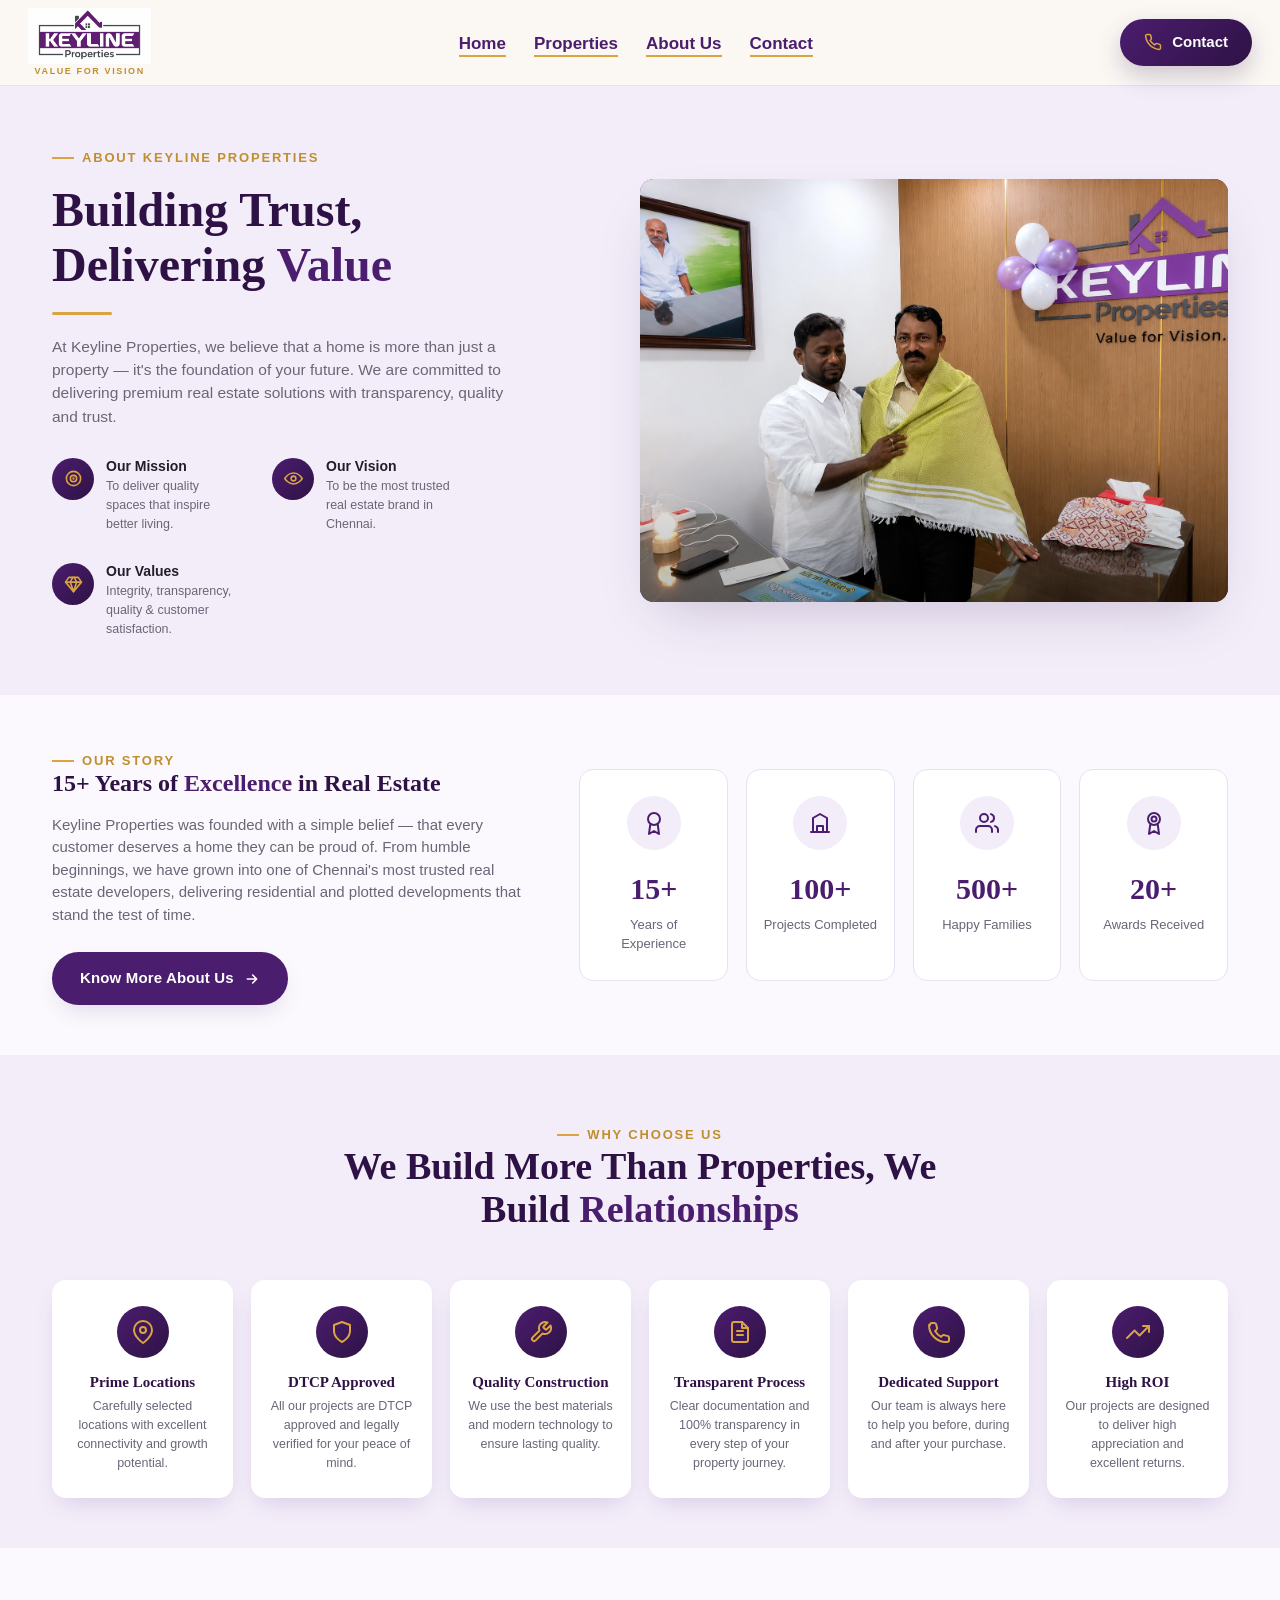
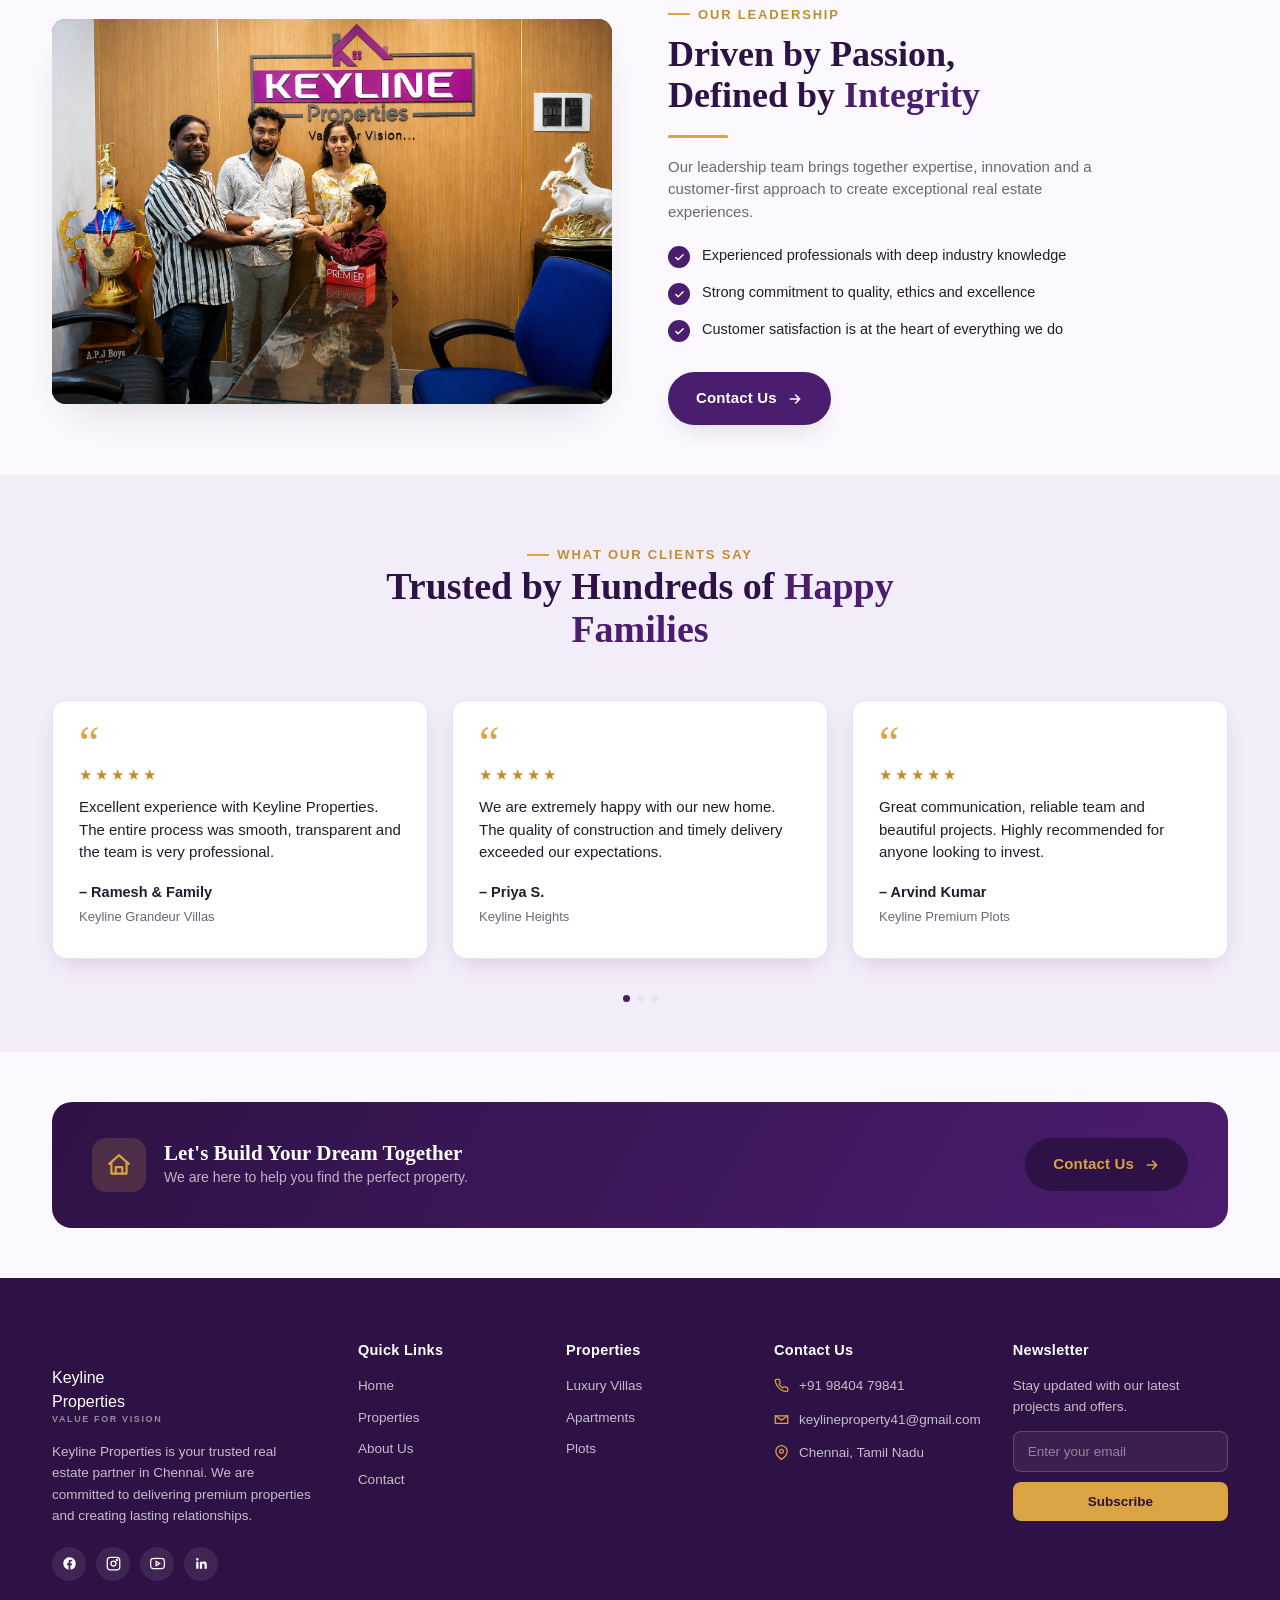
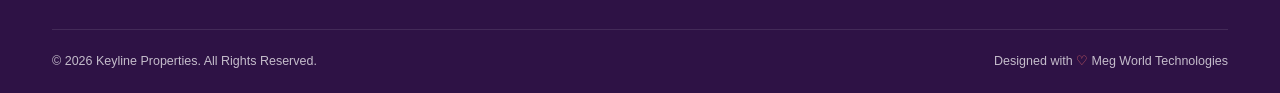
==== about.html @ 747d83fb "Upload project files" ====
<!DOCTYPE html>
<html lang="en">
<head>
<meta charset="UTF-8">
<meta name="viewport" content="width=device-width, initial-scale=1.0">
<title>About Us | Keyline Properties</title>
<link rel="preconnect" href="https://fonts.googleapis.com">
<link href="https://fonts.googleapis.com/css2?family=Fraunces:opsz,wght@9..144,500;9..144,600;9..144,700&family=Manrope:wght@400;500;600;700;800&display=swap" rel="stylesheet">
<link rel="stylesheet" href="home.css">
<link rel="stylesheet" href="about.css">
</head>
<body>

<!-- ============ HEADER ============ -->
<header class="site-header">
  <div class="header-inner">
    <a href="home.html" class="brand">
        <!-- Logo -->
    <img src="/asset/logo.webp"
         alt="Keyline Properties"
         class="brand-logo">

    <!-- Tagline -->
    <div class="brand-content">
        <div class="brand-text-tag">
            Value for Vision
        </div>
    </div>

</a>

    <nav class="main-nav" id="mainNav">
      <a href="home.html"class="active">Home</a>
      <a href="plots.html"class="active">Properties</a>
      <a href="about.html"class="active">About Us</a>
      <a href="contact.html"class="active">Contact</a>
    </nav>

    <div style="display:flex; align-items:center; gap:14px;">
      <a href="tel:+918939822222" class="header-cta">
    <svg viewBox="0 0 24 24" fill="none" stroke="currentColor"
        stroke-width="2" stroke-linecap="round" stroke-linejoin="round">
        <path d="M22 16.92v3a2 2 0 0 1-2.18 2
        19.79 19.79 0 0 1-8.63-3.07
        19.5 19.5 0 0 1-6-6
        19.79 19.79 0 0 1-3.07-8.67
        A2 2 0 0 1 4.11 2h3
        a2 2 0 0 1 2 1.72
        c.127.96.361 1.903.7 2.81
        a2 2 0 0 1-.45 2.11L8.09 9.91
        a16 16 0 0 0 6 6
        l1.27-1.27
        a2 2 0 0 1 2.11-.45
        c.907.339 1.85.573 2.81.7
        A2 2 0 0 1 22 16.92z"/>
    </svg>

    <span>Contact</span>
</a>
      <button class="nav-toggle" id="navToggle" aria-label="Toggle navigation" aria-expanded="false">
        <span></span><span></span><span></span>
      </button>
    </div>
  </div>
</header>

<main>

  <!-- ============ ABOUT INTRO ============ -->
  <section class="about-hero">
    <div class="container">
      <div class="about-hero-grid">
        <div class="about-hero-copy reveal">
          <span class="eyebrow">About Keyline Properties</span>
          <h1>Building Trust,<br>Delivering <span class="accent">Value</span></h1>
          <div class="rule"></div>
          <p class="lede">At Keyline Properties, we believe that a home is more than just a property — it's the foundation of your future. We are committed to delivering premium real estate solutions with transparency, quality and trust.</p>

          <div class="pillar-row">
            <div class="pillar">
              <span class="pillar-icon"><svg viewBox="0 0 24 24" fill="none" stroke="currentColor" stroke-width="2" stroke-linecap="round" stroke-linejoin="round"><circle cx="12" cy="12" r="9"/><circle cx="12" cy="12" r="4"/><circle cx="12" cy="12" r="0.5" fill="currentColor"/></svg></span>
              <div><h4>Our Mission</h4><p>To deliver quality spaces that inspire better living.</p></div>
            </div>
            <div class="pillar">
              <span class="pillar-icon"><svg viewBox="0 0 24 24" fill="none" stroke="currentColor" stroke-width="2" stroke-linecap="round" stroke-linejoin="round"><path d="M1 12s4-7 11-7 11 7 11 7-4 7-11 7-11-7-11-7z"/><circle cx="12" cy="12" r="3"/></svg></span>
              <div><h4>Our Vision</h4><p>To be the most trusted real estate brand in Chennai.</p></div>
            </div>
            <div class="pillar">
              <span class="pillar-icon"><svg viewBox="0 0 24 24" fill="none" stroke="currentColor" stroke-width="2" stroke-linecap="round" stroke-linejoin="round"><path d="M6 3h12l4 6-10 12L2 9z"/><path d="M11 3 8 9l4 12 4-12-3-6"/><path d="M2 9h20"/></svg></span>
              <div><h4>Our Values</h4><p>Integrity, transparency, quality &amp; customer satisfaction.</p></div>
            </div>
          </div>
        </div>

        <div class="about-hero-visual reveal">
          <div class="ph-img">
    <img src="asset/aboutpage-1.webp"
         alt="Keyline Luxury Villa"
         class="property-image">
</div>
        </div>
      </div>
    </div>
  </section>

  <!-- ============ OUR STORY + STATS ============ -->
  <section class="section">
    <div class="container">
      <div class="story-grid">
        <div class="story-copy reveal">
          <span class="eyebrow">Our Story</span>
          <h2>15+ Years of <span class="accent">Excellence</span> in Real Estate</h2>
          <p>Keyline Properties was founded with a simple belief — that every customer deserves a home they can be proud of. From humble beginnings, we have grown into one of Chennai's most trusted real estate developers, delivering residential and plotted developments that stand the test of time.</p>
          <a href="contact.html" class="btn btn-primary">Know More About Us
            <svg viewBox="0 0 24 24" fill="none" stroke="currentColor" stroke-width="2.4" stroke-linecap="round" stroke-linejoin="round"><path d="M5 12h14M13 6l6 6-6 6"/></svg>
          </a>
        </div>

        <div class="stat-cards reveal">
          <div class="stat-card">
            <span class="stat-card-icon"><svg viewBox="0 0 24 24" fill="none" stroke="currentColor" stroke-width="2" stroke-linecap="round" stroke-linejoin="round"><circle cx="12" cy="8" r="6"/><path d="M8.21 13.89 7 23l5-3 5 3-1.21-9.12"/></svg></span>
            <div class="num" data-count="15" data-suffix="+">0</div>
            <div class="label">Years of Experience</div>
          </div>
          <div class="stat-card">
            <span class="stat-card-icon"><svg viewBox="0 0 24 24" fill="none" stroke="currentColor" stroke-width="2" stroke-linecap="round" stroke-linejoin="round"><path d="M3 21h18"/><path d="M5 21V7l7-4 7 4v14"/><path d="M9 21v-6h6v6"/></svg></span>
            <div class="num" data-count="100" data-suffix="+">0</div>
            <div class="label">Projects Completed</div>
          </div>
          <div class="stat-card">
            <span class="stat-card-icon"><svg viewBox="0 0 24 24" fill="none" stroke="currentColor" stroke-width="2" stroke-linecap="round" stroke-linejoin="round"><path d="M17 21v-2a4 4 0 0 0-4-4H5a4 4 0 0 0-4 4v2"/><circle cx="9" cy="7" r="4"/><path d="M23 21v-2a4 4 0 0 0-3-3.87"/><path d="M16 3.13a4 4 0 0 1 0 7.75"/></svg></span>
            <div class="num" data-count="500" data-suffix="+">0</div>
            <div class="label">Happy Families</div>
          </div>
          <div class="stat-card">
            <span class="stat-card-icon"><svg viewBox="0 0 24 24" fill="none" stroke="currentColor" stroke-width="2" stroke-linecap="round" stroke-linejoin="round"><circle cx="12" cy="8" r="6"/><path d="M8.21 13.89 7 23l5-3 5 3-1.21-9.12"/><circle cx="12" cy="8" r="2.5"/></svg></span>
            <div class="num" data-count="20" data-suffix="+">0</div>
            <div class="label">Awards Received</div>
          </div>
        </div>
      </div>
    </div>
  </section>

  <!-- ============ WHY CHOOSE US (VALUES) ============ -->
  <section class="section values-section">
    <div class="container">
      <div class="section-head reveal">
        <span class="eyebrow" style="justify-content:center;">Why Choose Us</span>
        <h2>We Build More Than Properties, We Build <span class="accent" style="color:var(--plum);">Relationships</span></h2>
      </div>

      <div class="values-grid">
        <div class="value-card reveal">
          <span class="why-icon"><svg viewBox="0 0 24 24" fill="none" stroke="currentColor" stroke-width="2" stroke-linecap="round" stroke-linejoin="round"><path d="M21 10c0 7-9 13-9 13s-9-6-9-13a9 9 0 0 1 18 0z"/><circle cx="12" cy="10" r="3"/></svg></span>
          <h3>Prime Locations</h3>
          <p>Carefully selected locations with excellent connectivity and growth potential.</p>
        </div>
        <div class="value-card reveal">
          <span class="why-icon"><svg viewBox="0 0 24 24" fill="none" stroke="currentColor" stroke-width="2" stroke-linecap="round" stroke-linejoin="round"><path d="M12 22s8-4 8-11V5l-8-3-8 3v6c0 7 8 11 8 11z"/></svg></span>
          <h3>DTCP Approved</h3>
          <p>All our projects are DTCP approved and legally verified for your peace of mind.</p>
        </div>
        <div class="value-card reveal">
          <span class="why-icon"><svg viewBox="0 0 24 24" fill="none" stroke="currentColor" stroke-width="2" stroke-linecap="round" stroke-linejoin="round"><path d="M14.7 6.3a1 1 0 0 0 0 1.4l1.6 1.6a1 1 0 0 0 1.4 0l3.77-3.77a6 6 0 0 1-7.94 7.94l-6.91 6.91a2.12 2.12 0 0 1-3-3l6.91-6.91a6 6 0 0 1 7.94-7.94l-3.76 3.76z"/></svg></span>
          <h3>Quality Construction</h3>
          <p>We use the best materials and modern technology to ensure lasting quality.</p>
        </div>
        <div class="value-card reveal">
          <span class="why-icon"><svg viewBox="0 0 24 24" fill="none" stroke="currentColor" stroke-width="2" stroke-linecap="round" stroke-linejoin="round"><path d="M14 2H6a2 2 0 0 0-2 2v16a2 2 0 0 0 2 2h12a2 2 0 0 0 2-2V8z"/><path d="M14 2v6h6"/><path d="M9 15h6M9 11h6"/></svg></span>
          <h3>Transparent Process</h3>
          <p>Clear documentation and 100% transparency in every step of your property journey.</p>
        </div>
        <div class="value-card reveal">
          <span class="why-icon"><svg viewBox="0 0 24 24" fill="none" stroke="currentColor" stroke-width="2" stroke-linecap="round" stroke-linejoin="round"><path d="M3 5a2 2 0 0 1 2-2h2.28a2 2 0 0 1 2 1.72c.13.96.36 1.9.7 2.81a2 2 0 0 1-.45 2.11L8.09 10.9a16 16 0 0 0 6 6l1.27-1.27a2 2 0 0 1 2.11-.45c.91.34 1.85.57 2.81.7a2 2 0 0 1 1.72 2.03V20a2 2 0 0 1-2 2h-1C9.61 22 2 14.39 2 5V5z"/></svg></span>
          <h3>Dedicated Support</h3>
          <p>Our team is always here to help you before, during and after your purchase.</p>
        </div>
        <div class="value-card reveal">
          <span class="why-icon"><svg viewBox="0 0 24 24" fill="none" stroke="currentColor" stroke-width="2" stroke-linecap="round" stroke-linejoin="round"><polyline points="23 6 13.5 15.5 8.5 10.5 1 18"/><polyline points="17 6 23 6 23 12"/></svg></span>
          <h3>High ROI</h3>
          <p>Our projects are designed to deliver high appreciation and excellent returns.</p>
        </div>
      </div>
    </div>
  </section>

  <!-- ============ LEADERSHIP ============ -->
  <section class="section">
    <div class="container">
      <div class="leadership-grid">
        <div class="leadership-visual reveal">
          <div class="ph-img">
    <img src="asset/aboutpage-2.webp"
         alt="Keyline Properties Leadership Boardroom"
         class="property-image">
</div>
    </div>

        <div class="leadership-copy reveal">
          <span class="eyebrow">Our Leadership</span>
          <h2>Driven by Passion,<br>Defined by <span class="accent">Integrity</span></h2>
          <div class="rule"></div>
          <p class="lede">Our leadership team brings together expertise, innovation and a customer-first approach to create exceptional real estate experiences.</p>

          <ul class="check-list">
            <li><span class="tick"><svg viewBox="0 0 24 24" fill="none" stroke="currentColor" stroke-width="3" stroke-linecap="round" stroke-linejoin="round"><polyline points="20 6 9 17 4 12"/></svg></span>Experienced professionals with deep industry knowledge</li>
            <li><span class="tick"><svg viewBox="0 0 24 24" fill="none" stroke="currentColor" stroke-width="3" stroke-linecap="round" stroke-linejoin="round"><polyline points="20 6 9 17 4 12"/></svg></span>Strong commitment to quality, ethics and excellence</li>
            <li><span class="tick"><svg viewBox="0 0 24 24" fill="none" stroke="currentColor" stroke-width="3" stroke-linecap="round" stroke-linejoin="round"><polyline points="20 6 9 17 4 12"/></svg></span>Customer satisfaction is at the heart of everything we do</li>
          </ul>

          <a href="contact.html" class="btn btn-primary">Contact Us 
            <svg viewBox="0 0 24 24" fill="none" stroke="currentColor" stroke-width="2.4" stroke-linecap="round" stroke-linejoin="round"><path d="M5 12h14M13 6l6 6-6 6"/></svg>
          </a>
        </div>
      </div>
    </div>
  </section>

  <!-- ============ TESTIMONIALS ============ -->
  <section class="section-tight" style="background:var(--ivory-2);">
    <div class="container">
      <div class="section-head reveal">
        <span class="eyebrow" style="justify-content:center;">What Our Clients Say</span>
        <h2>Trusted by Hundreds of <span class="accent" style="color:var(--plum);">Happy Families</span></h2>
      </div>

      <div class="testimonials-grid">
        <div class="testimonial reveal">
          <span class="quote-mark">&ldquo;</span>
          <div class="stars">★★★★★</div>
          <p>Excellent experience with Keyline Properties. The entire process was smooth, transparent and the team is very professional.</p>
          <div class="testimonial-author">
            <strong>– Ramesh &amp; Family</strong>
            <span>Keyline Grandeur Villas</span>
          </div>
        </div>
        <div class="testimonial reveal">
          <span class="quote-mark">&ldquo;</span>
          <div class="stars">★★★★★</div>
          <p>We are extremely happy with our new home. The quality of construction and timely delivery exceeded our expectations.</p>
          <div class="testimonial-author">
            <strong>– Priya S.</strong>
            <span>Keyline Heights</span>
          </div>
        </div>
        <div class="testimonial reveal">
          <span class="quote-mark">&ldquo;</span>
          <div class="stars">★★★★★</div>
          <p>Great communication, reliable team and beautiful projects. Highly recommended for anyone looking to invest.</p>
          <div class="testimonial-author">
            <strong>– Arvind Kumar</strong>
            <span>Keyline Premium Plots</span>
          </div>
        </div>
      </div>

      <div class="dots testimonials-dots" style="justify-content:center;">
        <span class="active"></span><span></span><span></span>
      </div>
    </div>
  </section>

  <!-- ============ CTA BANNER ============ -->
  <section class="section-tight">
    <div class="container">
      <div class="cta-banner reveal" style="background:linear-gradient(120deg, var(--plum-darker), var(--plum));">
        <div class="cta-left">
          <span class="cta-icon" style="background:rgba(217,164,65,0.18); color:var(--amber);"><svg viewBox="0 0 24 24" fill="none" stroke="currentColor" stroke-width="2" stroke-linecap="round" stroke-linejoin="round"><path d="M3 11l9-8 9 8"/><path d="M5 10v10h14V10"/><path d="M9 20v-6h6v6"/></svg></span>
          <div>
            <h3 style="color:var(--white);">Let's Build Your Dream Together</h3>
            <p style="color:rgba(255,255,255,0.8);">We are here to help you find the perfect property.</p>
          </div>
        </div>
        <a href="contact.html" class="btn btn-amber">Contact Us
          <svg viewBox="0 0 24 24" fill="none" stroke="currentColor" stroke-width="2.4" stroke-linecap="round" stroke-linejoin="round"><path d="M5 12h14M13 6l6 6-6 6"/></svg>
        </a>
      </div>
    </div>
  </section>

</main>

<!-- ============ FOOTER ============ -->
<footer class="site-footer">
  <div class="container">
    <div class="footer-grid">
      <div class="footer-brand">
        <a href="home.html" class="brand">
          <span class="brand-mark">
            <svg viewBox="0 0 24 24" fill="none" stroke="currentColor" stroke-width="2" stroke-linecap="round" stroke-linejoin="round"><path d="M3 11l9-8 9 8"/><path d="M5 10v10h14V10"/><path d="M9 20v-6h6v6"/></svg>
          </span>
          <span>
            <span class="brand-text-name">Keyline<br>Properties</span>
            <div class="brand-text-tag">Value for Vision</div>
          </span>
        </a>
        <p>Keyline Properties is your trusted real estate partner in Chennai. We are committed to delivering premium properties and creating lasting relationships.</p>
        <div class="social-row">
          <a href="#" aria-label="Facebook"><svg viewBox="0 0 24 24" fill="currentColor"><path d="M22 12a10 10 0 1 0-11.6 9.87v-6.98H7.9V12h2.5V9.8c0-2.47 1.47-3.84 3.72-3.84 1.08 0 2.2.19 2.2.19v2.43h-1.24c-1.22 0-1.6.76-1.6 1.54V12h2.72l-.44 2.89h-2.28v6.98A10 10 0 0 0 22 12z"/></svg></a>
          <a href="#" aria-label="Instagram"><svg viewBox="0 0 24 24" fill="none" stroke="currentColor" stroke-width="2"><rect x="2" y="2" width="20" height="20" rx="5"/><circle cx="12" cy="12" r="4"/><circle cx="17.5" cy="6.5" r="1"/></svg></a>
          <a href="#" aria-label="YouTube"><svg viewBox="0 0 24 24" fill="none" stroke="currentColor" stroke-width="2"><path d="M22.5 6.2a2.8 2.8 0 0 0-2-2C18.9 3.7 12 3.7 12 3.7s-6.9 0-8.5.5a2.8 2.8 0 0 0-2 2A29 29 0 0 0 1 12a29 29 0 0 0 .5 5.8 2.8 2.8 0 0 0 2 2c1.6.5 8.5.5 8.5.5s6.9 0 8.5-.5a2.8 2.8 0 0 0 2-2A29 29 0 0 0 23 12a29 29 0 0 0-.5-5.8z"/><polygon points="9.8 15.5 15.5 12 9.8 8.5"/></svg></a>
          <a href="#" aria-label="LinkedIn"><svg viewBox="0 0 24 24" fill="currentColor"><path d="M20.45 20.45h-3.55v-5.57c0-1.33-.03-3.04-1.85-3.04-1.86 0-2.14 1.45-2.14 2.94v5.67H9.36V9h3.41v1.56h.05c.47-.9 1.63-1.85 3.36-1.85 3.6 0 4.27 2.37 4.27 5.45v6.29zM5.34 7.43a2.06 2.06 0 1 1 0-4.12 2.06 2.06 0 0 1 0 4.12zM7.12 20.45H3.56V9h3.56v11.45z"/></svg></a>
        </div>
      </div>

      <div class="footer-col">
        <h4>Quick Links</h4>
        <ul>
          <li><a href="home.html">Home</a></li>
          <li><a href="properties.html">Properties</a></li>
          <li><a href="about.html">About Us</a></li>
          <li><a href="contact.html">Contact</a></li>
        </ul>
      </div>

      <div class="footer-col">
        <h4>Properties</h4>
        <ul>
          <li><a href="properties.html">Luxury Villas</a></li>
          <li><a href="properties.html">Apartments</a></li>
          <li><a href="properties.html">Plots</a></li>
        </ul>
      </div>

      <div class="footer-col">
        <h4>Contact Us</h4>
        <div class="contact-line">
          <svg viewBox="0 0 24 24" fill="none" stroke="currentColor" stroke-width="2" stroke-linecap="round" stroke-linejoin="round"><path d="M22 16.92v3a2 2 0 0 1-2.18 2 19.79 19.79 0 0 1-8.63-3.07 19.5 19.5 0 0 1-6-6 19.79 19.79 0 0 1-3.07-8.67A2 2 0 0 1 4.11 2h3a2 2 0 0 1 2 1.72c.127.96.361 1.903.7 2.81a2 2 0 0 1-.45 2.11L8.09 9.91a16 16 0 0 0 6 6l1.27-1.27a2 2 0 0 1 2.11-.45c.907.339 1.85.573 2.81.7A2 2 0 0 1 22 16.92z"/></svg>
          <span>+91 98404 79841</span>
        </div>
        <div class="contact-line">
          <svg viewBox="0 0 24 24" fill="none" stroke="currentColor" stroke-width="2" stroke-linecap="round" stroke-linejoin="round"><path d="M22 6 12 13 2 6"/><path d="M2 6h20v12H2z"/></svg>
          <span>keylineproperty41@gmail.com</span>
        </div>
        <div class="contact-line">
          <svg viewBox="0 0 24 24" fill="none" stroke="currentColor" stroke-width="2" stroke-linecap="round" stroke-linejoin="round"><path d="M21 10c0 7-9 13-9 13s-9-6-9-13a9 9 0 0 1 18 0z"/><circle cx="12" cy="10" r="3"/></svg>
          <span>Chennai, Tamil Nadu</span>
        </div>
      </div>

      <div class="footer-col">
        <h4>Newsletter</h4>
        <p style="font-size:13.5px; margin-bottom:14px;">Stay updated with our latest projects and offers.</p>
        <form class="newsletter-form" id="newsletterForm">
          <input type="email" placeholder="Enter your email" required>
          <button type="submit">Subscribe</button>
          <span class="form-msg" id="newsletterMsg"></span>
        </form>
      </div>
    </div>

    <div class="footer-bottom">
      <span>&copy; 2026 Keyline Properties. All Rights Reserved.</span>
      <span>Designed with <span class="heart">&#9825;</span> Meg World Technologies</span>
    </div>
  </div>
</footer>

<button class="to-top" aria-label="Back to top">
  <svg viewBox="0 0 24 24" fill="none" stroke="currentColor" stroke-width="2.4" stroke-linecap="round" stroke-linejoin="round"><path d="M12 19V5M5 12l7-7 7 7"/></svg>
</button>

<script src="home.js"></script>
<script src="about.js"></script>
</body>
</html>
---- home.css ----
/* ===========================================================
   Keyline Properties — Home Page Styles
   Palette: Royal Plum #4B1F63, Deep Plum #2E1240, Amber #D9A441,
            Ivory #FBF8F3, Ink #1D1626, Slate #6B6577
   Type: 'Fraunces' (display serif) + 'Manrope' (body/UI)
=========================================================== */

:root {

  /* ===== Keyline Purple Theme ===== */
  --plum: #4b1d6e;
  --plum-dark: #3d1660;
  --plum-darker: #2e1245;

  --amber: #d9a441;
  --amber-dark: #c08e2e;

  --ivory: #fbf9fd;
  --ivory-2: #f3edf9;

  --ink: #221c2c;
  --slate: #6b6577;

  --line: #e7e1f0;
  --white: #ffffff;

  /* Extra theme colors */
  --purple-600: #5c2687;
  --purple-tint: #f3edf9;
  --purple-tint-2: #ece3f6;
  --gray-400: #a29cb0;

  /* Typography */
  --font-display: "Playfair Display", serif;
  --font-body: "Poppins", sans-serif;

  /* Radius */
  --radius-sm: 10px;
  --radius-md: 14px;
  --radius-lg: 20px;

  /* Shadows */
  --shadow-sm: 0 10px 25px -8px rgba(75,29,110,.18);
  --shadow-md: 0 20px 45px -20px rgba(46,18,69,.18);
  --shadow-lg: 0 25px 55px -20px rgba(46,18,69,.22);

}

* { margin: 0; padding: 0; box-sizing: border-box; }

html { scroll-behavior: smooth; }

body {
  font-family: var(--font-body);
  color: var(--ink);
  background: var(--ivory);
  line-height: 1.5;
  overflow-x: hidden;
}

img { max-width: 100%; display: block; }

a { text-decoration: none; color: inherit; }

ul { list-style: none; }

button { font-family: inherit; cursor: pointer; border: none; background: none; }

.container {
  width: 100%;
  max-width: 1240px;
  margin: 0 auto;
  padding: 0 32px;
}

.eyebrow {
  display: inline-flex;
  align-items: center;
  gap: 8px;
  font-family: var(--font-body);
  font-size: 13px;
  font-weight: 700;
  letter-spacing: 0.14em;
  text-transform: uppercase;
  color: var(--amber-dark);
}

.eyebrow::before {
  content: "";
  width: 22px;
  height: 2px;
  background: var(--amber);
  display: inline-block;
}

h1, h2, h3, h4 {
  font-family: var(--font-display);
  font-weight: 600;
  color: var(--plum-darker);
  line-height: 1.15;
}

/* Reveal-on-scroll */
.reveal {
  opacity: 0;
  transform: translateY(24px);
  transition: opacity 0.7s ease, transform 0.7s ease;
}
.reveal.is-visible {
  opacity: 1;
  transform: translateY(0);
}

/* ---------- Buttons ---------- */
.btn {
  display: inline-flex;
  align-items: center;
  gap: 10px;
  padding: 15px 28px;
  border-radius: 999px;
  font-weight: 700;
  font-size: 15px;
  letter-spacing: 0.01em;
  transition: transform 0.25s ease, box-shadow 0.25s ease, background 0.25s ease;
  white-space: nowrap;
}
.btn svg { width: 16px; height: 16px; transition: transform 0.25s ease; }
.btn:hover svg { transform: translateX(4px); }

.btn-primary {
  background: var(--plum);
  color: var(--white);
  box-shadow: var(--shadow-sm);
}
.btn-primary:hover { background: var(--plum-darker); transform: translateY(-2px); box-shadow: var(--shadow-md); }

.btn-outline {
  background: transparent;
  color: var(--plum-darker);
  border: 1.5px solid var(--plum-darker);
}
.btn-outline:hover { background: var(--plum-darker); color: var(--white); transform: translateY(-2px); }

.btn-amber {
  background: var(--plum-darker);
  color: #d9a441;
  box-shadow: var(--shadow-sm);
}
.btn-amber:hover { background: var(--amber-dark); transform: translateY(-2px); box-shadow: var(--shadow-md); }

.btn-ghost-link {
  font-weight: 700;
  color: var(--plum);
  display: inline-flex;
  align-items: center;
  gap: 6px;
  font-size: 14px;
}
.btn-ghost-link svg { width: 14px; height: 14px; transition: transform 0.25s ease; }
.btn-ghost-link:hover svg { transform: translateX(4px); }

/* ---------- Placeholder "photo" blocks ----------
   Dummy imagery built purely from CSS gradients + a
   line-art motif, so no external image files are needed. */
.ph-img {
  position: relative;
  overflow: hidden;
  background:
    radial-gradient(circle at 25% 20%, rgba(255,255,255,0.16), transparent 45%),
    linear-gradient(135deg, var(--g1, #5B2C7A), var(--g2, #2E1240));
  border-radius: var(--radius-md);
}
.ph-img::before {
  /* soft skyline / horizon motif */
  content: "";
  position: absolute;
  left: 0; right: 0; bottom: 0;
  height: 42%;
  background: linear-gradient(0deg, rgba(0,0,0,0.28), transparent);
}
.ph-img::after {
  content: "";
  position: absolute;
  inset: 0;
  background-repeat: no-repeat;
  background-position: center 65%;
  background-size: 70% auto;
  opacity: 0.9;
}

/* ---------- Header ---------- */
.site-header {
  position: sticky;
  top: 0;
  z-index: 100;
  background: rgba(251, 248, 243, 0.92);
  backdrop-filter: blur(10px);
  border-bottom: 1px solid var(--line);
}

.header-inner {
  display: flex;
  align-items: center;
  justify-content: space-between;

  /* Reduced navbar height */
  padding: 8px 28px;

  gap: 18px;
}

/* Brand */

.brand {
  display: flex;
  flex-direction: column;
  align-items: flex-start;
  justify-content: center;
  text-decoration: none;
  flex-shrink: 0;
}

.brand-logo {
  /* Reduced from 75px */
  height: 56px;
  width: auto;
  display: block;
  object-fit: contain;
}

.brand-content {
  width: 100%;
  margin-top: 2px;
}

.brand-text-tag {
  width: 100%;
  text-align: center;

  /* Reduced size */
  font-size: 9px;
  font-weight: 600;
  letter-spacing: 0.18em;

  line-height: 1.2;
  text-transform: uppercase;
  color: var(--amber-dark);
}

/* Navigation */

.main-nav {
  display: flex;
  align-items: center;

  /* Reduced from 36px */
  gap: 28px;
}

.main-nav a {
  position: relative;

  /* Slightly reduced */
  padding: 8px 0 5px;

  font-weight: 600;
  font-size: 17px;
  line-height: 1;

  color: var(--ink);
  text-decoration: none;
  white-space: nowrap;
}

.main-nav a::after {
  content: "";
  position: absolute;
  left: 0;
  bottom: 0;

  width: 0;
  height: 2px;

  background: var(--amber);
  transition: width 0.25s ease;
}

.main-nav a:hover::after,
.main-nav a.active::after {
  width: 100%;
}

.main-nav a.active {
  color: var(--plum);
}

/* Tablet */

@media (max-width: 992px) {
  .header-inner {
    padding: 8px 20px;
    gap: 14px;
  }

  .brand-logo {
    height: 50px;
  }

  .brand-text-tag {
    font-size: 8px;
    letter-spacing: 0.15em;
  }

  .main-nav {
    gap: 20px;
  }

  .main-nav a {
    font-size: 13px;
  }
}

/* Mobile */

@media (max-width: 768px) {
  .header-inner {
    padding: 7px 16px;
  }

  .brand-logo {
    height: 46px;
  }

  .brand-content {
    margin-top: 1px;
  }

  .brand-text-tag {
    font-size: 7px;
    letter-spacing: 0.14em;
  }
}

.header-cta{
    display:flex;
    align-items:center;
    justify-content:center;
    gap:10px;

    padding:12px 24px;

    background:linear-gradient(
        135deg,
        var(--plum),
        var(--plum-darker)
    );

    color:#fff;
    font-size:15px;
    font-weight:600;

    border-radius:999px;

    box-shadow:0 10px 25px rgba(46,18,69,.22);

    transition:all .3s ease;
}

.header-cta svg{
    width:18px;
    height:18px;
    color:var(--amber);
}

.header-cta:hover{
    transform:translateY(-2px);
    box-shadow:0 14px 30px rgba(46,18,69,.28);
}

.nav-toggle {
  display: none;
  flex-direction: column;
  gap: 5px;
  padding: 6px;
}
.nav-toggle span {
  width: 24px;
  height: 2px;
  background: var(--plum-darker);
  border-radius: 2px;
  transition: transform 0.25s ease, opacity 0.25s ease;
}

/* ---------- Hero ---------- */
.hero{
    padding:64px 0 0;
    padding-bottom: 30px !important;
    background:linear-gradient(
        120deg,
        var(--purple-tint) 0%,
        var(--purple-tint-2) 45%,
        #eee6d8 100%
    );
}
.hero-grid {
  display: grid;
  grid-template-columns: 1fr 1.05fr;
  gap: 56px;
  align-items: center;
}
.hero-copy h1 {
  font-size: clamp(38px, 4.6vw, 60px);
  letter-spacing: -0.01em;
}
.hero-copy h1 .accent { color: var(--plum); display: block; }
.hero-copy p.lede {
  margin-top: 20px;
  font-size: 17px;
  color: var(--slate);
  max-width: 460px;
}
.hero-tags {
  display: flex;
  flex-wrap: wrap;
  gap: 20px;
  margin: 26px 0 30px;
}
.hero-tag {
  display: flex;
  align-items: center;
  gap: 8px;
  font-size: 14px;
  font-weight: 600;
  color: var(--ink);
}
.hero-tag .tick {
  width: 18px;
  height: 18px;
  border-radius: 50%;
  background: var(--amber);
  color: var(--plum-darker);
  display: inline-flex;
  align-items: center;
  justify-content: center;
  flex-shrink: 0;
}
.hero-tag .tick svg { width: 10px; height: 10px; }

.hero-actions {
  display: flex;
  gap: 16px;
  flex-wrap: wrap;
  padding-bottom: 30px;
}

.hero-image{
    width:100%;
    height:500px;              /* Adjust the height as needed */
    overflow:hidden;
    border:3px solid #D9A441;  /* Gold border */
    border-radius:25px;
    box-shadow:0 20px 45px rgba(75,29,110,.18);
    position:relative;
}

.hero-image img{
    width:100%;
    height:100%;
    object-fit:cover;          /* Makes the image fill perfectly */
    object-position:50% 20%;    /* Keeps the center visible */
    transition:transform .6s ease;
}

.hero-image:hover img{
    transform:scale(1.08);
}

.hero-image::before{
    content:"";
    position:absolute;
    inset:0;
    border:3px solid #4b1d6e;  /* Purple border */
    border-radius:25px;
    pointer-events:none;
    opacity:0;
    transition:.4s;
}

.hero-image:hover::before{
    opacity:1;
}

/* ---------- Search bar ---------- */
.search-wrap { margin-top: 56px; }
.search-bar {
  background: var(--white);
  border-radius: var(--radius-lg);
  box-shadow: var(--shadow-lg);
  padding: 26px 30px;
  display: grid;
  grid-template-columns: 1fr 1fr 1fr auto;
  gap: 0;
  align-items: end;
  transform: translateY(0);
}
.search-field {
  padding: 0 24px;
  border-right: 1px solid var(--line);
}
.search-field:first-child { padding-left: 0; }
.search-field label {
  display: block;
  font-size: 11px;
  font-weight: 700;
  letter-spacing: 0.1em;
  text-transform: uppercase;
  color: var(--slate);
  margin-bottom: 8px;
}
.search-field select {
  width: 100%;
  border: none;
  background: transparent;
  font-family: inherit;
  font-size: 15.5px;
  font-weight: 700;
  color: var(--ink);
  appearance: none;
  -webkit-appearance: none;
  cursor: pointer;
}
.search-field-select {
  position: relative;
}
.search-field-select::after {
  content: "";
  position: absolute;
  right: 0;
  top: 4px;
  width: 10px;
  height: 10px;
  border-right: 2px solid var(--slate);
  border-bottom: 2px solid var(--slate);
  transform: rotate(45deg);
  pointer-events: none;
}
.search-submit {
  margin-left: 24px;
  padding: 17px 30px;
}
.search-submit svg { width: 16px; height: 16px; }

/* ---------- Section shell ---------- */
.section { padding: 50px 0; }
.section-tight { padding: 50px 0; }
.section-head {
  text-align: center;
  max-width: 640px;
  margin: 14px auto 48px;
}
.section-head h2 { font-size: clamp(28px, 3vw, 38px); }
.section-head p { color: var(--slate); margin-top: 12px; font-size: 15.5px; }
.section-head-row {
  display: flex;
  align-items: flex-end;
  justify-content: space-between;
  gap: 24px;
  margin-bottom: 40px;
}
.section-head-row h2 { font-size: clamp(26px, 2.8vw, 34px); margin-top: 10px; }

/* ---------- Why choose us ---------- */
.why-grid {
  display: grid;
  grid-template-columns: repeat(4, 1fr);
  gap: 24px;
}
.why-card {
  background: var(--white);
  border: 1px solid var(--line);
  border-radius: var(--radius-md);
  padding: 30px 26px;
  transition: transform 0.25s ease, box-shadow 0.25s ease, border-color 0.25s ease;
}
.why-card:hover {
  transform: translateY(-6px);
  box-shadow: var(--shadow-md);
  border-color: transparent;
}
.why-icon {
  width: 52px;
  height: 52px;
  border-radius: 50%;
  background: linear-gradient(135deg, var(--plum), var(--plum-darker));
  color: var(--amber);
  display: flex;
  align-items: center;
  justify-content: center;
  margin-bottom: 18px;
}
.why-icon svg { width: 24px; height: 24px; }
.why-card h3 { font-size: 17.5px; margin-bottom: 6px; }
.why-card p { font-size: 14px; color: var(--slate); }

/* ---------- Featured properties ---------- */
.property-grid {
  display: grid;
  grid-template-columns: repeat(4, 1fr);
  gap: 26px;
}
.property-card {
  background: var(--white);
  border-radius: var(--radius-md);
  overflow: hidden;
  box-shadow: var(--shadow-sm);
  transition: transform 0.3s ease, box-shadow 0.3s ease;
}
.property-card:hover { transform: translateY(-8px); box-shadow: var(--shadow-md); }
.property-media { position: relative; }
.property-media .ph-img { aspect-ratio: 4/3; border-radius: 0; }
.property-tag {
  position: absolute;
  top: 14px;
  left: 14px;
  background: var(--plum);
  color: var(--white);
  font-size: 11px;
  font-weight: 700;
  letter-spacing: 0.06em;
  text-transform: uppercase;
  padding: 6px 12px;
  border-radius: 999px;
}
.property-body { padding: 20px 20px 22px; }
.property-body h3 { font-size: 17.5px; margin-bottom: 6px; }
.property-loc {
  display: flex;
  align-items: center;
  gap: 6px;
  font-size: 13.5px;
  color: var(--slate);
  margin-bottom: 12px;
}
.property-loc svg { width: 13px; height: 13px; color: var(--amber-dark); flex-shrink: 0; }
.property-price { font-size: 15px; margin-bottom: 16px; }
.property-price strong { font-family: var(--font-display); font-size: 20px; color: var(--plum); }
.property-price span { color: var(--slate); font-size: 12.5px; }
.property-body .btn-outline {
  width: 100%;
  justify-content: center;
  padding: 12px 20px;
  font-size: 13.5px;
}

/* ---------- Stats bar ---------- */
.stats-bar {
  background: linear-gradient(120deg, var(--plum-darker), var(--plum));
  border-radius: var(--radius-lg);
  padding: 40px 24px;
  display: grid;
  grid-template-columns: repeat(4, 1fr);
}
.stat-item {
  display: flex;
  align-items: center;
  gap: 16px;
  justify-content: center;
  padding: 0 12px;
  border-right: 1px solid rgba(255,255,255,0.15);
  color: var(--white);
}
.stat-item:last-child { border-right: none; }
.stat-icon {
  width: 46px;
  height: 46px;
  border-radius: 12px;
  background: rgba(217, 164, 65, 0.18);
  color: var(--amber);
  display: flex;
  align-items: center;
  justify-content: center;
  flex-shrink: 0;
}
.stat-icon svg { width: 22px; height: 22px; }
.stat-num { font-family: var(--font-display); font-size: 26px; font-weight: 700; line-height: 1; }
.stat-label { font-size: 12.5px; color: rgba(255,255,255,0.75); margin-top: 4px; }

/* ---------- About ---------- */
.about-grid {
  display: grid;
  grid-template-columns: 1fr 0.95fr 0.85fr;
  gap: 36px;
  align-items: center;
}
.about-copy p { color: var(--slate); font-size: 15px; margin: 18px 0 26px; max-width: 460px; }
.about-copy h2 .accent { color: var(--amber-dark); }

.about-visual { position: relative; }
.about-visual .ph-img { --g1: #6A3792; --g2: #23102E; aspect-ratio: 3/4; box-shadow: var(--shadow-md); }
.about-badge {
  position: absolute;
  bottom: 18px;
  right: -18px;
  background: var(--plum);
  color: var(--white);
  padding: 16px 20px;
  border-radius: var(--radius-md);
  box-shadow: var(--shadow-md);
}
.about-badge .num { font-family: var(--font-display); font-size: 22px; font-weight: 700; color: var(--amber); }
.about-badge .label { font-size: 12px; margin-top: 2px; }

.testimonial {
  background: var(--white);
  border: 1px solid var(--line);
  border-radius: var(--radius-md);
  padding: 30px 26px;
  box-shadow: var(--shadow-sm);
}
.testimonial .quote-mark { font-family: var(--font-display); font-size: 46px; color: var(--amber); line-height: 0.5; display: block; margin-bottom: 10px; }
.testimonial p { font-size: 15px; color: var(--ink); margin-bottom: 18px; }
.stars { color: var(--amber-dark); font-size: 15px; letter-spacing: 3px; margin-bottom: 10px; }
.testimonial-author strong { display: block; font-size: 14.5px; }
.testimonial-author span { font-size: 13px; color: var(--slate); }
.dots { display: flex; gap: 7px; margin-top: 18px; }
.dots span { width: 7px; height: 7px; border-radius: 50%; background: var(--line); }
.dots span.active { background: var(--plum); }

/* ---------- Categories ---------- */
.categories-grid {
  display: grid;
  grid-template-columns: repeat(3, 1fr);
  gap: 24px;
}
.category-card {
  border: 1px solid var(--line);
  border-radius: var(--radius-md);
  padding: 28px;
  background: var(--white);
  transition: border-color 0.25s ease, transform 0.25s ease;
}
.category-card:hover { border-color: var(--amber); transform: translateY(-4px); }
.category-icon {
  width: 48px;
  height: 48px;
  border-radius: 12px;
  background: var(--ivory-2);
  color: var(--plum);
  display: flex;
  align-items: center;
  justify-content: center;
  margin-bottom: 16px;
}
.category-icon svg { width: 24px; height: 24px; }
.category-card h3 { font-size: 17px; margin-bottom: 6px; }
.category-card p { font-size: 14px; color: var(--slate); margin-bottom: 14px; }

/* ---------- CTA banner ---------- */
.cta-banner {
  background: linear-gradient(120deg, var(--amber), var(--amber-dark));
  border-radius: var(--radius-lg);
  padding: 36px 40px;
  display: flex;
  align-items: center;
  justify-content: space-between;
  gap: 24px;
  flex-wrap: wrap;
}
.cta-left { display: flex; align-items: center; gap: 18px; }
.cta-icon {
  width: 54px;
  height: 54px;
  border-radius: 14px;
  background: rgba(29, 14, 43, 0.14);
  display: flex;
  align-items: center;
  justify-content: center;
  color: var(--plum-darker);
  flex-shrink: 0;
}
.cta-icon svg { width: 26px; height: 26px; }
.cta-left h3 { font-size: 21px; color: var(--plum-darker); }
.cta-left p { font-size: 14px; color: var(--plum-darker); opacity: 0.85; margin-top: 2px; }
.cta-banner .btn-primary { background: var(--plum-darker); }

/* ---------- Footer ---------- */
.site-footer {
  background: var(--plum-darker);
  color: rgba(255,255,255,0.72);
  padding-top: 64px;
}
.footer-grid {
  display: grid;
  grid-template-columns: 1.4fr 0.9fr 0.9fr 1fr 1.1fr;
  gap: 32px;
  padding-bottom: 48px;
  border-bottom: 1px solid rgba(255,255,255,0.1);
}
.footer-brand .brand-mark { background: linear-gradient(135deg, var(--amber), var(--amber-dark)); color: var(--plum-darker); }
.footer-brand .brand-text-name { color: var(--white); }
.footer-brand .brand-text-tag { color: rgba(255,255,255,0.5); border-top-color: rgba(255,255,255,0.15); }
.footer-brand p { font-size: 13.5px; margin: 16px 0 20px; max-width: 260px; line-height: 1.6; }
.social-row { display: flex; gap: 10px; }
.social-row a {
  width: 34px; height: 34px;
  border-radius: 50%;
  background: rgba(255,255,255,0.08);
  display: flex; align-items: center; justify-content: center;
  transition: background 0.25s ease, transform 0.25s ease;
}
.social-row a:hover { background: var(--amber); transform: translateY(-3px); }
.social-row a svg { width: 15px; height: 15px; color: var(--white); }

.footer-col h4 {
  color: var(--white);
  font-size: 14.5px;
  font-weight: 700;
  margin-bottom: 18px;
  font-family: var(--font-body);
  letter-spacing: 0.02em;
}
.footer-col ul li { margin-bottom: 11px; font-size: 13.5px; }
.footer-col ul li a:hover { color: var(--amber); }
.footer-col .contact-line {
  display: flex; align-items: flex-start; gap: 10px;
  font-size: 13.5px; margin-bottom: 13px;
}
.footer-col .contact-line svg { width: 15px; height: 15px; color: var(--amber); margin-top: 2px; flex-shrink: 0; }

.newsletter-form { display: flex; flex-direction: column; gap: 10px; margin-top: 4px; }
.newsletter-form input {
  padding: 12px 14px;
  border-radius: 8px;
  border: 1px solid rgba(255,255,255,0.18);
  background: rgba(255,255,255,0.06);
  color: var(--white);
  font-family: inherit;
  font-size: 13.5px;
}
.newsletter-form input::placeholder { color: rgba(255,255,255,0.45); }
.newsletter-form input:focus { outline: 2px solid var(--amber); }
.newsletter-form button {
  background: var(--amber);
  color: var(--plum-darker);
  font-weight: 700;
  font-size: 13.5px;
  padding: 12px 16px;
  border-radius: 8px;
  transition: background 0.25s ease;
}
.newsletter-form button:hover { background: var(--amber-dark); }
.form-msg { font-size: 12.5px; color: var(--amber); min-height: 16px; }

.footer-bottom {
  display: flex;
  align-items: center;
  justify-content: space-between;
  padding: 22px 0;
  font-size: 12.5px;
  flex-wrap: wrap;
  gap: 10px;
}
.footer-bottom .heart { color: #E86A6A; }

/* Back to top */
.to-top {
  position: fixed;
  right: 26px;
  bottom: 26px;
  width: 46px;
  height: 46px;
  border-radius: 50%;
  background: var(--plum);
  color: var(--white);
  display: flex;
  align-items: center;
  justify-content: center;
  box-shadow: var(--shadow-md);
  opacity: 0;
  visibility: hidden;
  transform: translateY(10px);
  transition: opacity 0.3s ease, transform 0.3s ease, visibility 0.3s ease, background 0.25s ease;
  z-index: 99;
}
.to-top.show { opacity: 1; visibility: visible; transform: translateY(0); }
.to-top:hover { background: var(--plum-darker); }
.to-top svg { width: 18px; height: 18px; }

/* Accessible focus */
a:focus-visible, button:focus-visible, select:focus-visible, input:focus-visible {
  outline: 2.5px solid var(--amber);
  outline-offset: 2px;
}

/* ---------- Responsive ---------- */
@media (max-width: 1080px) {
  .why-grid { grid-template-columns: repeat(2, 1fr); }
  .property-grid { grid-template-columns: repeat(2, 1fr); }
  .about-grid { grid-template-columns: 1fr; }
  .about-visual { max-width: 420px; }
  .footer-grid { grid-template-columns: 1fr 1fr; }
}

@media (max-width: 900px) {
  .hero-grid { grid-template-columns: 1fr; }
  .hero-visual { order: -1; }
  .search-bar { grid-template-columns: 1fr 1fr; row-gap: 20px; }
  .search-field { border-right: none; padding: 0; }
  .search-submit { grid-column: 1 / -1; margin: 6px 0 0; justify-content: center; width: 100%; }
  .stats-bar { grid-template-columns: repeat(2, 1fr); row-gap: 24px; }
  .stat-item:nth-child(2) { border-right: none; }
  .stat-item { border-right: none; }
  .categories-grid { grid-template-columns: 1fr; }
}

@media (max-width: 760px) {
  .main-nav { position: fixed; top: 78px; left: 0; right: 0; background: var(--ivory); flex-direction: column; align-items: flex-start; gap: 4px; padding: 20px 24px 28px; box-shadow: var(--shadow-md); transform: translateY(-130%); opacity: 0; transition: transform 0.3s ease, opacity 0.3s ease; }
  .main-nav.open { transform: translateY(0); opacity: 1; }
  .main-nav a { width: 100%; padding: 12px 0; border-bottom: 1px solid var(--line); }
  .nav-toggle { display: flex; }
  .header-cta span { display: none; }
  .header-cta { padding: 12px; }
  .why-grid, .property-grid { grid-template-columns: 1fr; }
  .footer-grid { grid-template-columns: 1fr; }
  .cta-banner { flex-direction: column; align-items: flex-start; }
  .section { padding: 50px 0; }
}

.nav-toggle.is-open span:nth-child(1) { transform: translateY(7px) rotate(45deg); }
.nav-toggle.is-open span:nth-child(2) { opacity: 0; }
.nav-toggle.is-open span:nth-child(3) { transform: translateY(-7px) rotate(-45deg); }
---- about.css ----
/* ===========================================================
   Keyline Properties — About Us Page Styles
   (builds on style.css tokens & components)
=========================================================== */

/* ---------- Intro split (copy + image) ---------- */
.about-hero {
  padding: 56px 0 0;
  background: var(--ivory-2);
}
.about-hero-grid {
  display: grid;
  grid-template-columns: 0.95fr 1.05fr;
  gap: 56px;
  align-items: center;
  padding-bottom: 56px;
}
.about-hero-copy h1 { font-size: clamp(34px, 4.2vw, 48px); margin-top: 14px; }
.about-hero-copy h1 .accent { color: var(--plum); }
.about-hero-copy .rule { width: 60px; height: 3px; background: var(--amber); margin: 20px 0; border-radius: 2px; }
.about-hero-copy p.lede { color: var(--slate); font-size: 15.5px; max-width: 460px; margin-bottom: 30px; }

.pillar-row {
  display: flex;
  gap: 30px;
  flex-wrap: wrap;
}
.pillar {
  display: flex;
  gap: 12px;
  max-width: 190px;
}
.pillar-icon {
  width: 42px;
  height: 42px;
  border-radius: 50%;
  background: linear-gradient(135deg, var(--plum), var(--plum-darker));
  color: var(--amber);
  display: flex;
  align-items: center;
  justify-content: center;
  flex-shrink: 0;
}
.pillar-icon svg { width: 19px; height: 19px; }
.pillar h4 { font-size: 14px; font-family: var(--font-body); font-weight: 700; color: var(--ink); margin-bottom: 3px; }
.pillar p { font-size: 12.5px; color: var(--slate); line-height: 1.5; }

.about-hero-visual .ph-img {
  aspect-ratio: 16/11.5;
  box-shadow: var(--shadow-lg);
}

/* ---------- Our story + stats ---------- */
.story-grid {
  display: grid;
  grid-template-columns: 0.85fr 1.15fr;
  gap: 48px;
  align-items: center;
}
.story-copy p { color: var(--slate); font-size: 15px; margin: 16px 0 26px; }
.story-copy h2 .accent { color: var(--plum); }

.stat-cards {
  display: grid;
  grid-template-columns: repeat(4, 1fr);
  gap: 18px;
}
.stat-card {
  background: var(--white);
  border: 1px solid var(--line);
  border-radius: var(--radius-md);
  padding: 26px 16px;
  text-align: center;
  transition: transform 0.25s ease, box-shadow 0.25s ease;
}
.stat-card:hover { transform: translateY(-6px); box-shadow: var(--shadow-md); }
.stat-card-icon {
  width: 54px;
  height: 54px;
  border-radius: 50%;
  background: var(--ivory-2);
  color: var(--plum);
  display: flex;
  align-items: center;
  justify-content: center;
  margin: 0 auto 16px;
}
.stat-card-icon svg { width: 24px; height: 24px; }
.stat-card .num {
  font-family: var(--font-display);
  font-size: 30px;
  font-weight: 700;
  color: var(--plum);
}
.stat-card .label { font-size: 13px; color: var(--slate); margin-top: 4px; }

/* ---------- Why choose us (values grid) ---------- */
.values-section { background: var(--ivory-2); }
.values-grid {
  display: grid;
  grid-template-columns: repeat(6, 1fr);
  gap: 18px;
}
.value-card {
  background: var(--white);
  border-radius: var(--radius-md);
  padding: 26px 18px;
  text-align: center;
  box-shadow: var(--shadow-sm);
  transition: transform 0.25s ease, box-shadow 0.25s ease;
}
.value-card:hover { transform: translateY(-6px); box-shadow: var(--shadow-md); }
.value-card .why-icon { margin: 0 auto 16px; }
.value-card h3 { font-size: 15px; margin-bottom: 6px; }
.value-card p { font-size: 12.5px; color: var(--slate); }

/* ---------- Leadership ---------- */
.leadership-grid {
  display: grid;
  grid-template-columns: 1fr 1fr;
  gap: 56px;
  align-items: center;
}
.leadership-visual .ph-img {
  aspect-ratio: 16/11;
  box-shadow: var(--shadow-md);
}
.leadership-visual .ph-img::after { opacity: 0.5; }
.leadership-visual .ph-lockup {
  position: absolute;
  inset: 0;
  display: flex;
  align-items: center;
  justify-content: center;
  flex-direction: column;
  color: rgba(255,255,255,0.9);
  z-index: 1;
}
.leadership-visual { position: relative; }
.leadership-visual .ph-lockup .lockup-mark {
  width: 46px; height: 46px;
  margin-bottom: 8px;
  color: var(--amber);
}
.leadership-visual .ph-lockup .lockup-name { font-family: var(--font-display); font-size: 20px; font-weight: 700; letter-spacing: 0.06em; }
.leadership-visual .ph-lockup .lockup-tag { font-size: 10px; letter-spacing: 0.18em; text-transform: uppercase; opacity: 0.75; margin-top: 4px; }

.leadership-copy h2 { font-size: clamp(26px, 3vw, 36px); margin-top: 10px; }
.leadership-copy h2 .accent { color: var(--plum); }
.leadership-copy .rule { width: 60px; height: 3px; background: var(--amber); margin: 18px 0; border-radius: 2px; }
.leadership-copy p.lede { color: var(--slate); font-size: 15px; margin-bottom: 22px; max-width: 460px; }

.check-list { display: flex; flex-direction: column; gap: 14px; margin-bottom: 30px; }
.check-list li {
  display: flex;
  align-items: flex-start;
  gap: 12px;
  font-size: 14.5px;
  color: var(--ink);
  font-weight: 500;
}
.check-list .tick {
  width: 22px;
  height: 22px;
  border-radius: 50%;
  background: var(--plum);
  color: var(--white);
  display: flex;
  align-items: center;
  justify-content: center;
  flex-shrink: 0;
  margin-top: 1px;
}
.check-list .tick svg { width: 11px; height: 11px; }

/* ---------- Testimonials grid ---------- */
.testimonials-grid {
  display: grid;
  grid-template-columns: repeat(3, 1fr);
  gap: 24px;
  margin-bottom: 36px;
}
.testimonials-grid .testimonial { height: 100%; }

/* ---------- Responsive ---------- */
@media (max-width: 1080px) {
  .about-hero-grid { grid-template-columns: 1fr; }
  .about-hero-visual { order: -1; }
  .story-grid { grid-template-columns: 1fr; }
  .stat-cards { grid-template-columns: repeat(4, 1fr); }
  .values-grid { grid-template-columns: repeat(3, 1fr); }
  .leadership-grid { grid-template-columns: 1fr; }
  .leadership-visual { order: -1; }
  .testimonials-grid { grid-template-columns: 1fr; }
}
@media (max-width: 640px) {
  .stat-cards { grid-template-columns: repeat(2, 1fr); }
  .values-grid { grid-template-columns: repeat(2, 1fr); }
  .pillar-row { gap: 20px; }
}
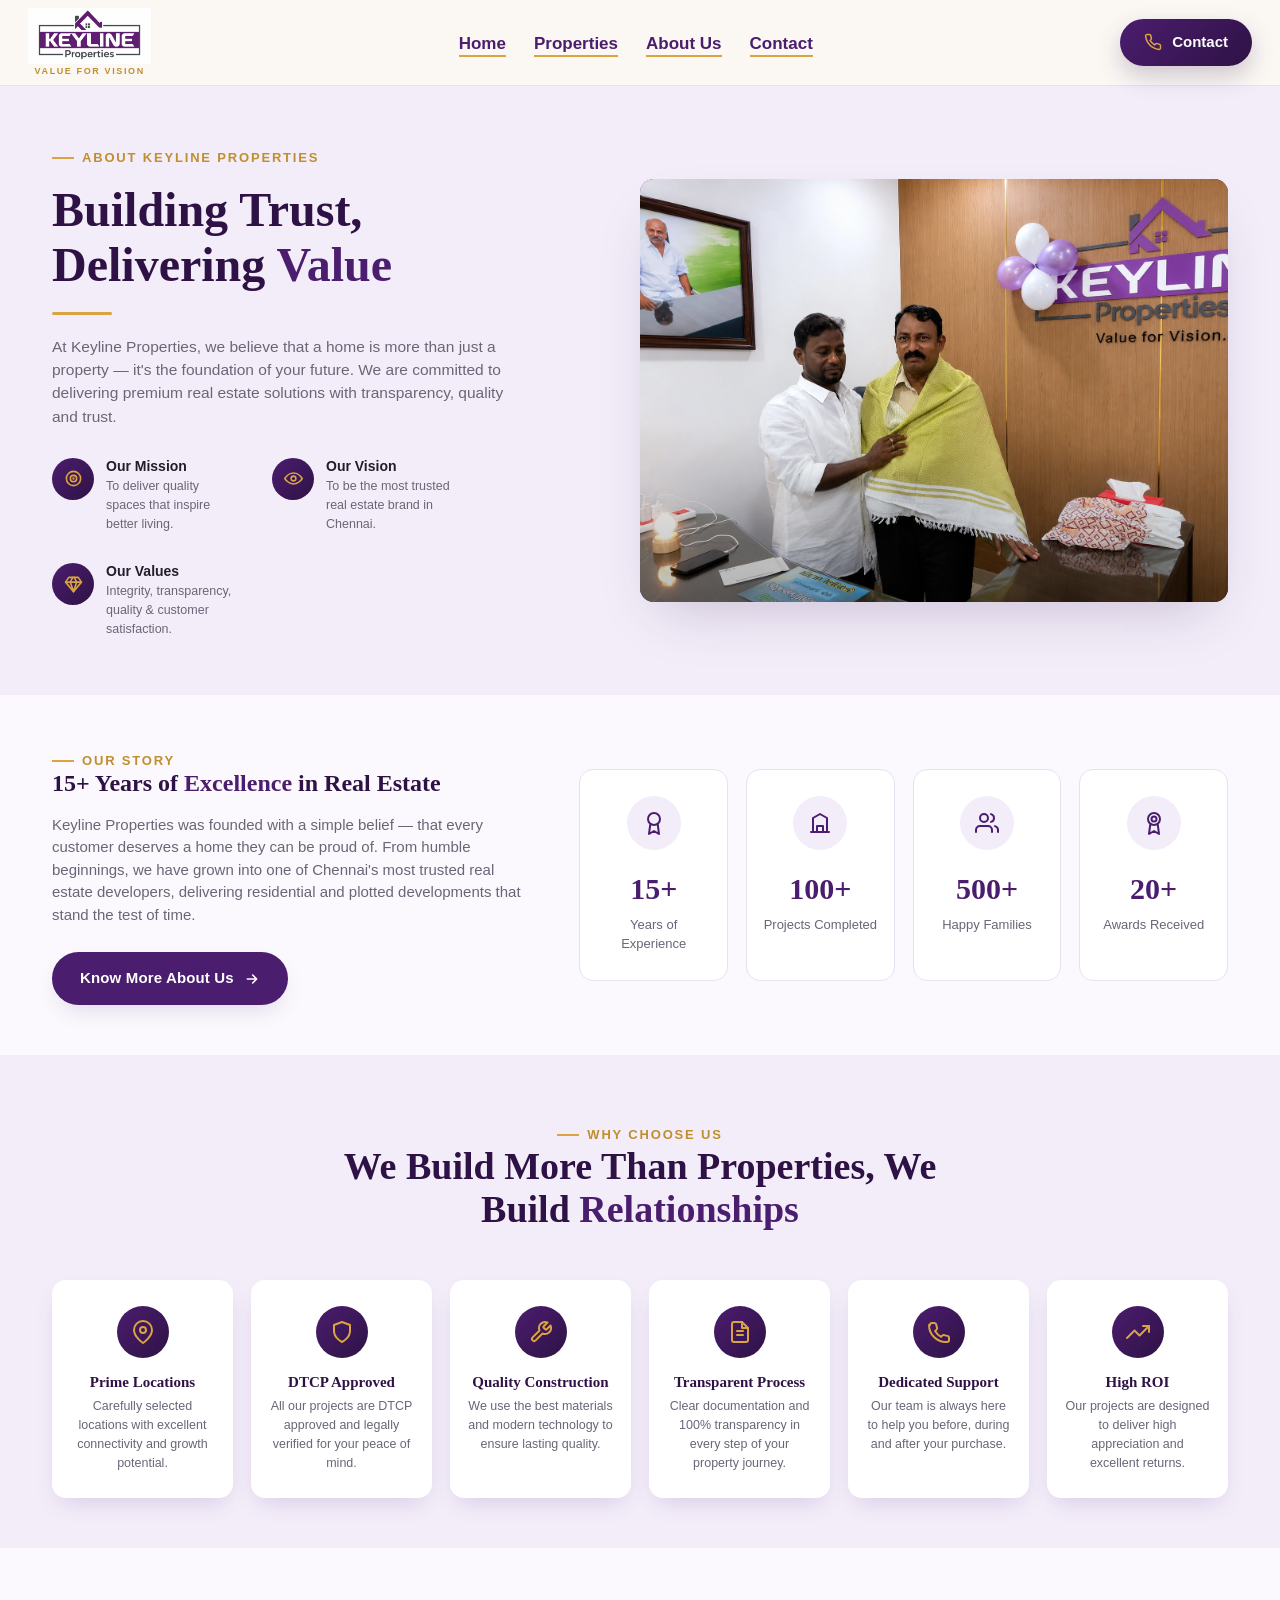
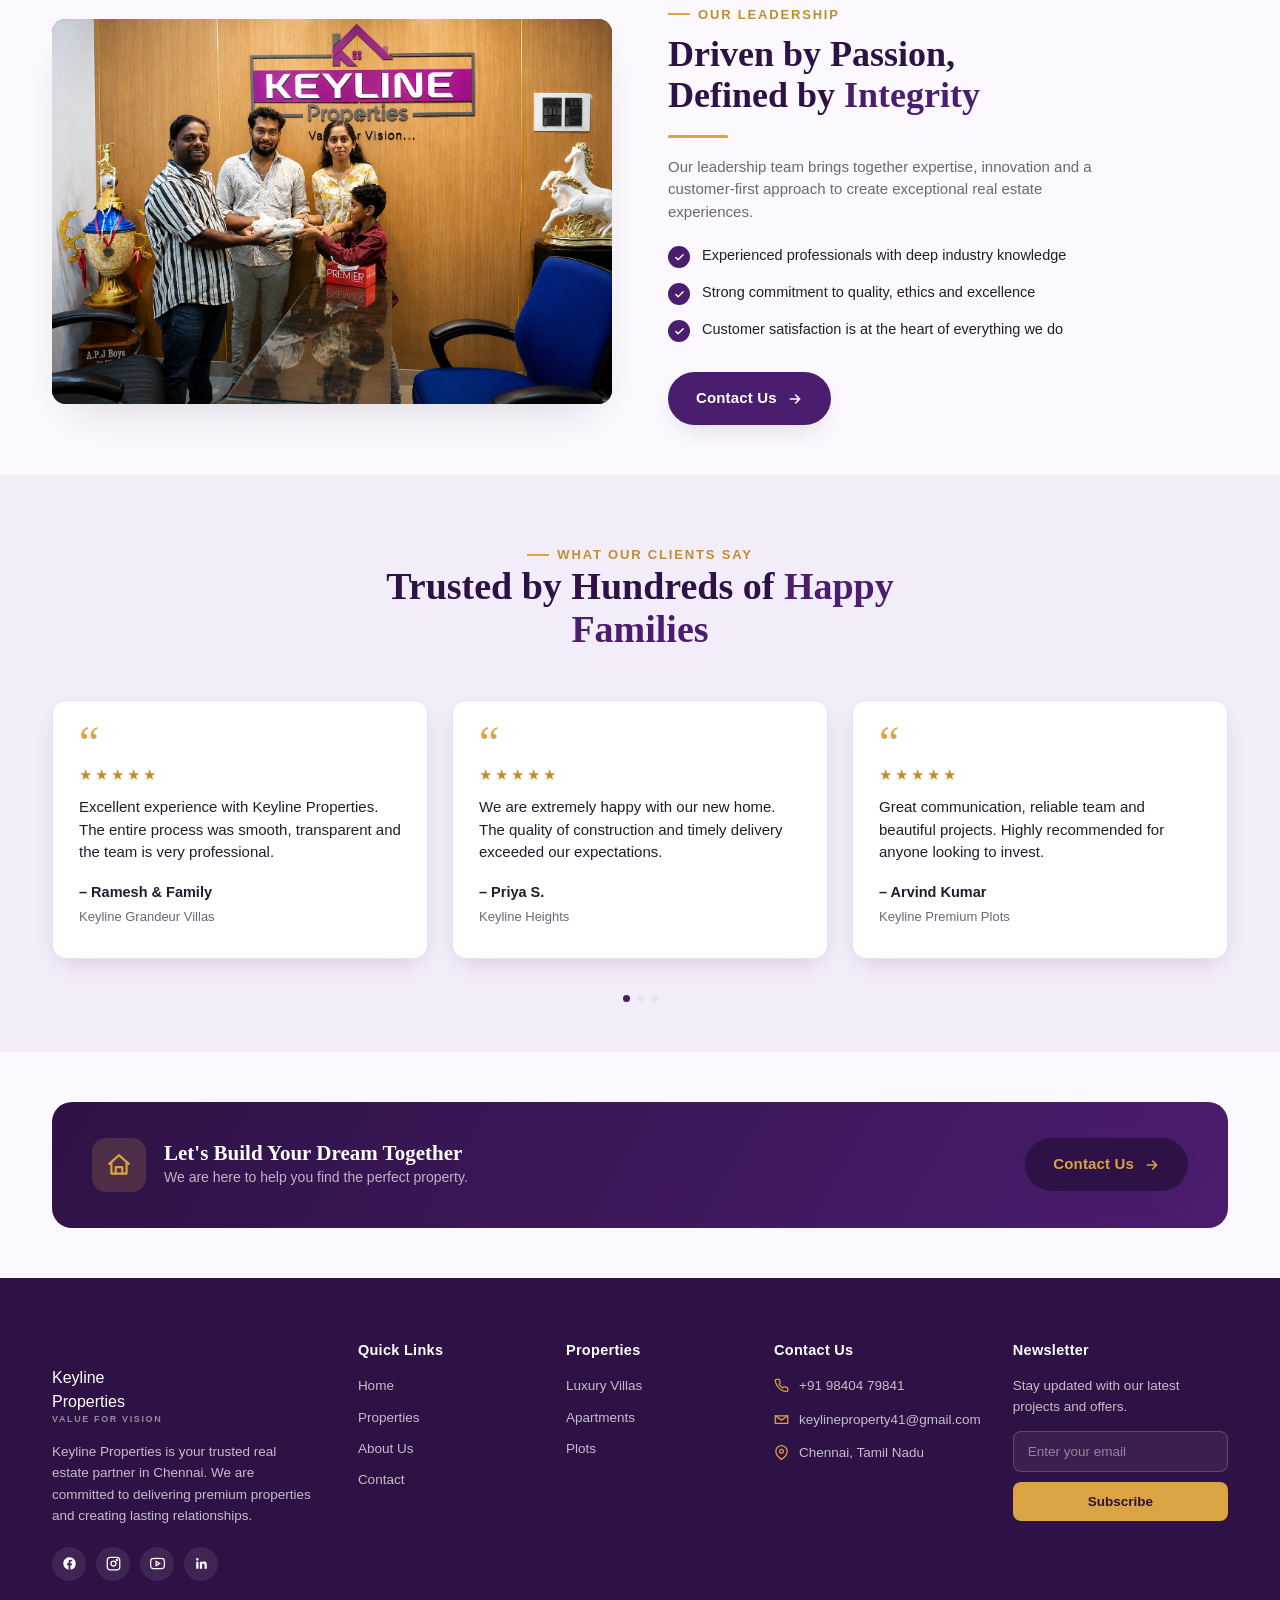
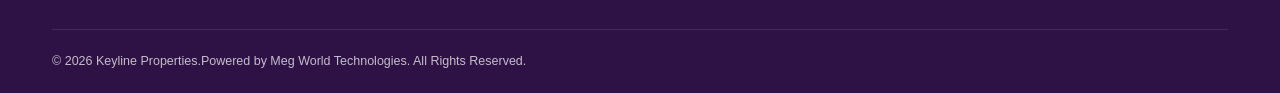
==== commit 0635d90e: "Updated project" ====
--- a/about.html
+++ b/about.html
@@ -14,9 +14,9 @@
 <!-- ============ HEADER ============ -->
 <header class="site-header">
   <div class="header-inner">
-    <a href="home.html" class="brand">
+    <a href="index.html" class="brand">
         <!-- Logo -->
-    <img src="/asset/logo.webp"
+    <img src="asset/logo.webp"
          alt="Keyline Properties"
          class="brand-logo">
 
@@ -30,7 +30,7 @@
 </a>
 
     <nav class="main-nav" id="mainNav">
-      <a href="home.html"class="active">Home</a>
+      <a href="index.html"class="active">Home</a>
       <a href="plots.html"class="active">Properties</a>
       <a href="about.html"class="active">About Us</a>
       <a href="contact.html"class="active">Contact</a>
@@ -286,7 +286,7 @@
   <div class="container">
     <div class="footer-grid">
       <div class="footer-brand">
-        <a href="home.html" class="brand">
+        <a href="index.html" class="brand">
           <span class="brand-mark">
             <svg viewBox="0 0 24 24" fill="none" stroke="currentColor" stroke-width="2" stroke-linecap="round" stroke-linejoin="round"><path d="M3 11l9-8 9 8"/><path d="M5 10v10h14V10"/><path d="M9 20v-6h6v6"/></svg>
           </span>
@@ -307,7 +307,7 @@
       <div class="footer-col">
         <h4>Quick Links</h4>
         <ul>
-          <li><a href="home.html">Home</a></li>
+          <li><a href="index.html">Home</a></li>
           <li><a href="properties.html">Properties</a></li>
           <li><a href="about.html">About Us</a></li>
           <li><a href="contact.html">Contact</a></li>
@@ -351,8 +351,7 @@
     </div>
 
     <div class="footer-bottom">
-      <span>&copy; 2026 Keyline Properties. All Rights Reserved.</span>
-      <span>Designed with <span class="heart">&#9825;</span> Meg World Technologies</span>
+      <span>&copy; 2026 Keyline Properties.Powered by Meg World Technologies. All Rights Reserved.</span>
     </div>
   </div>
 </footer>
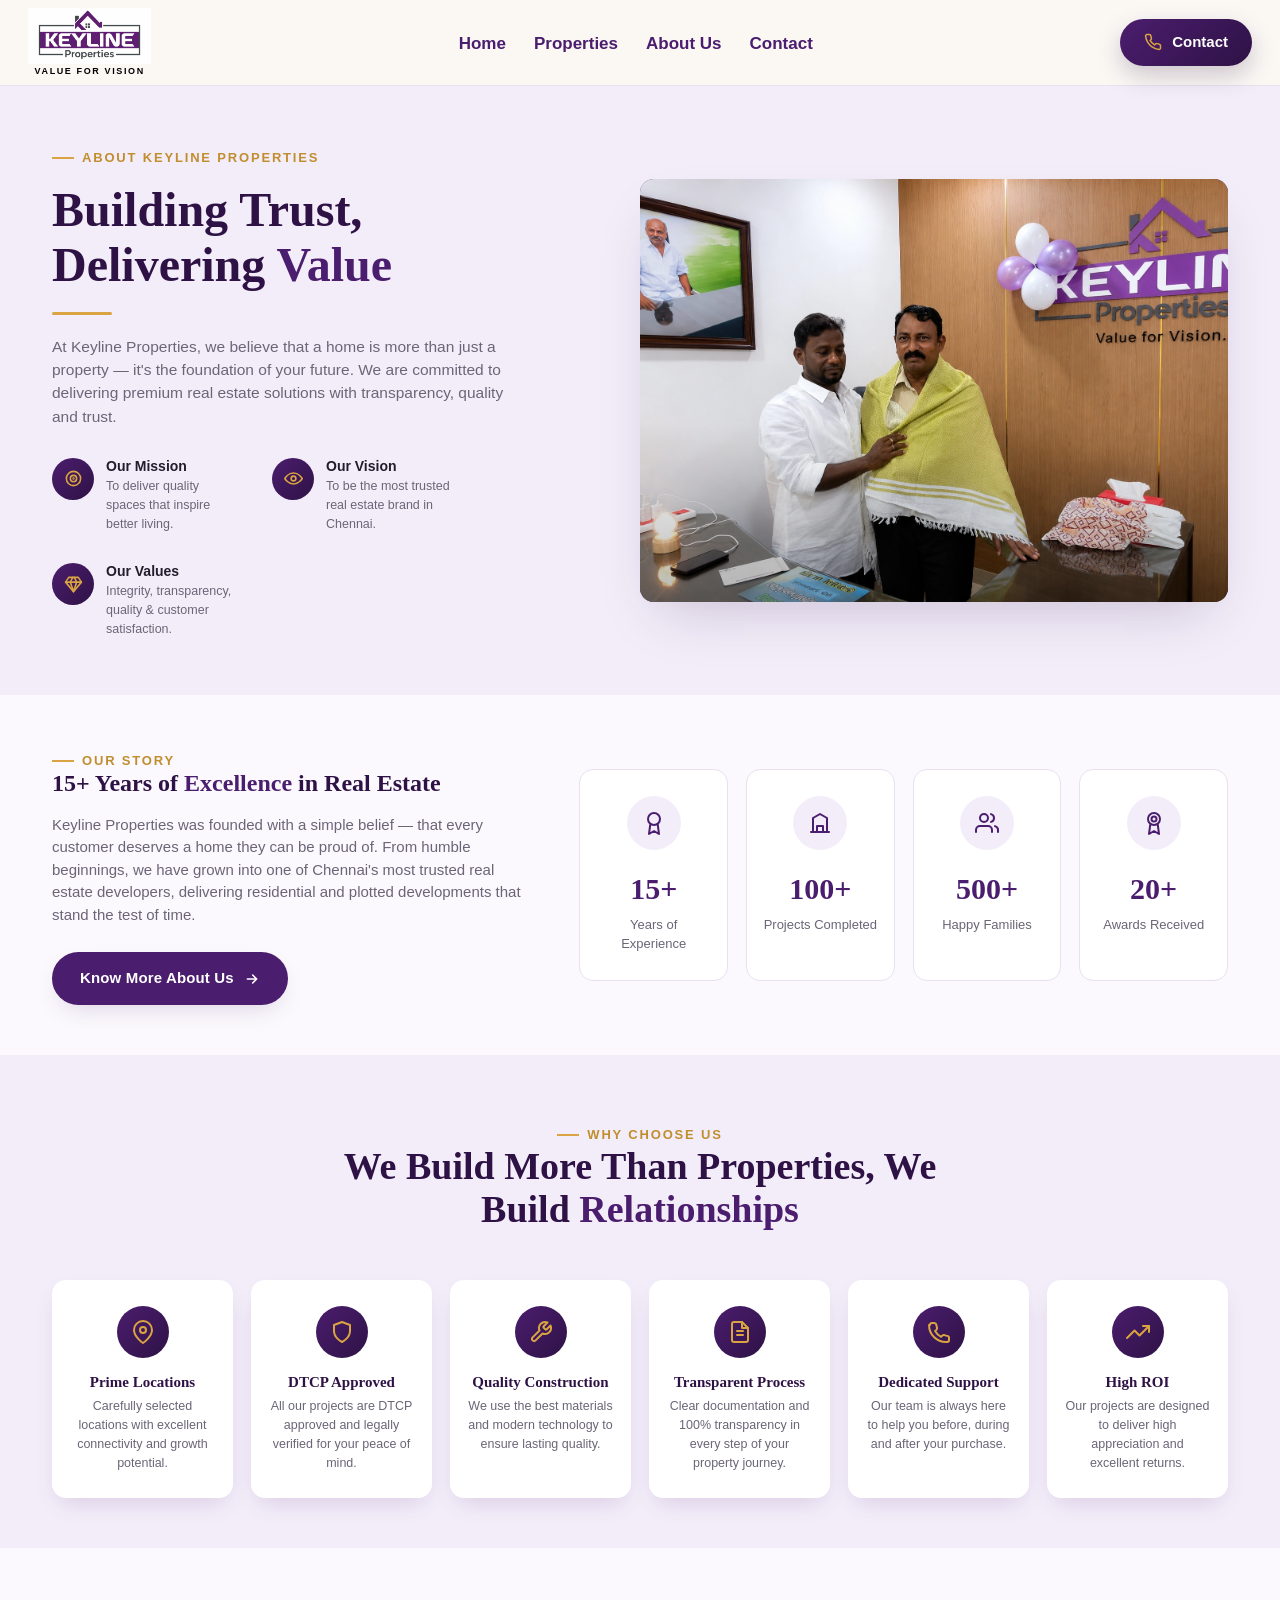
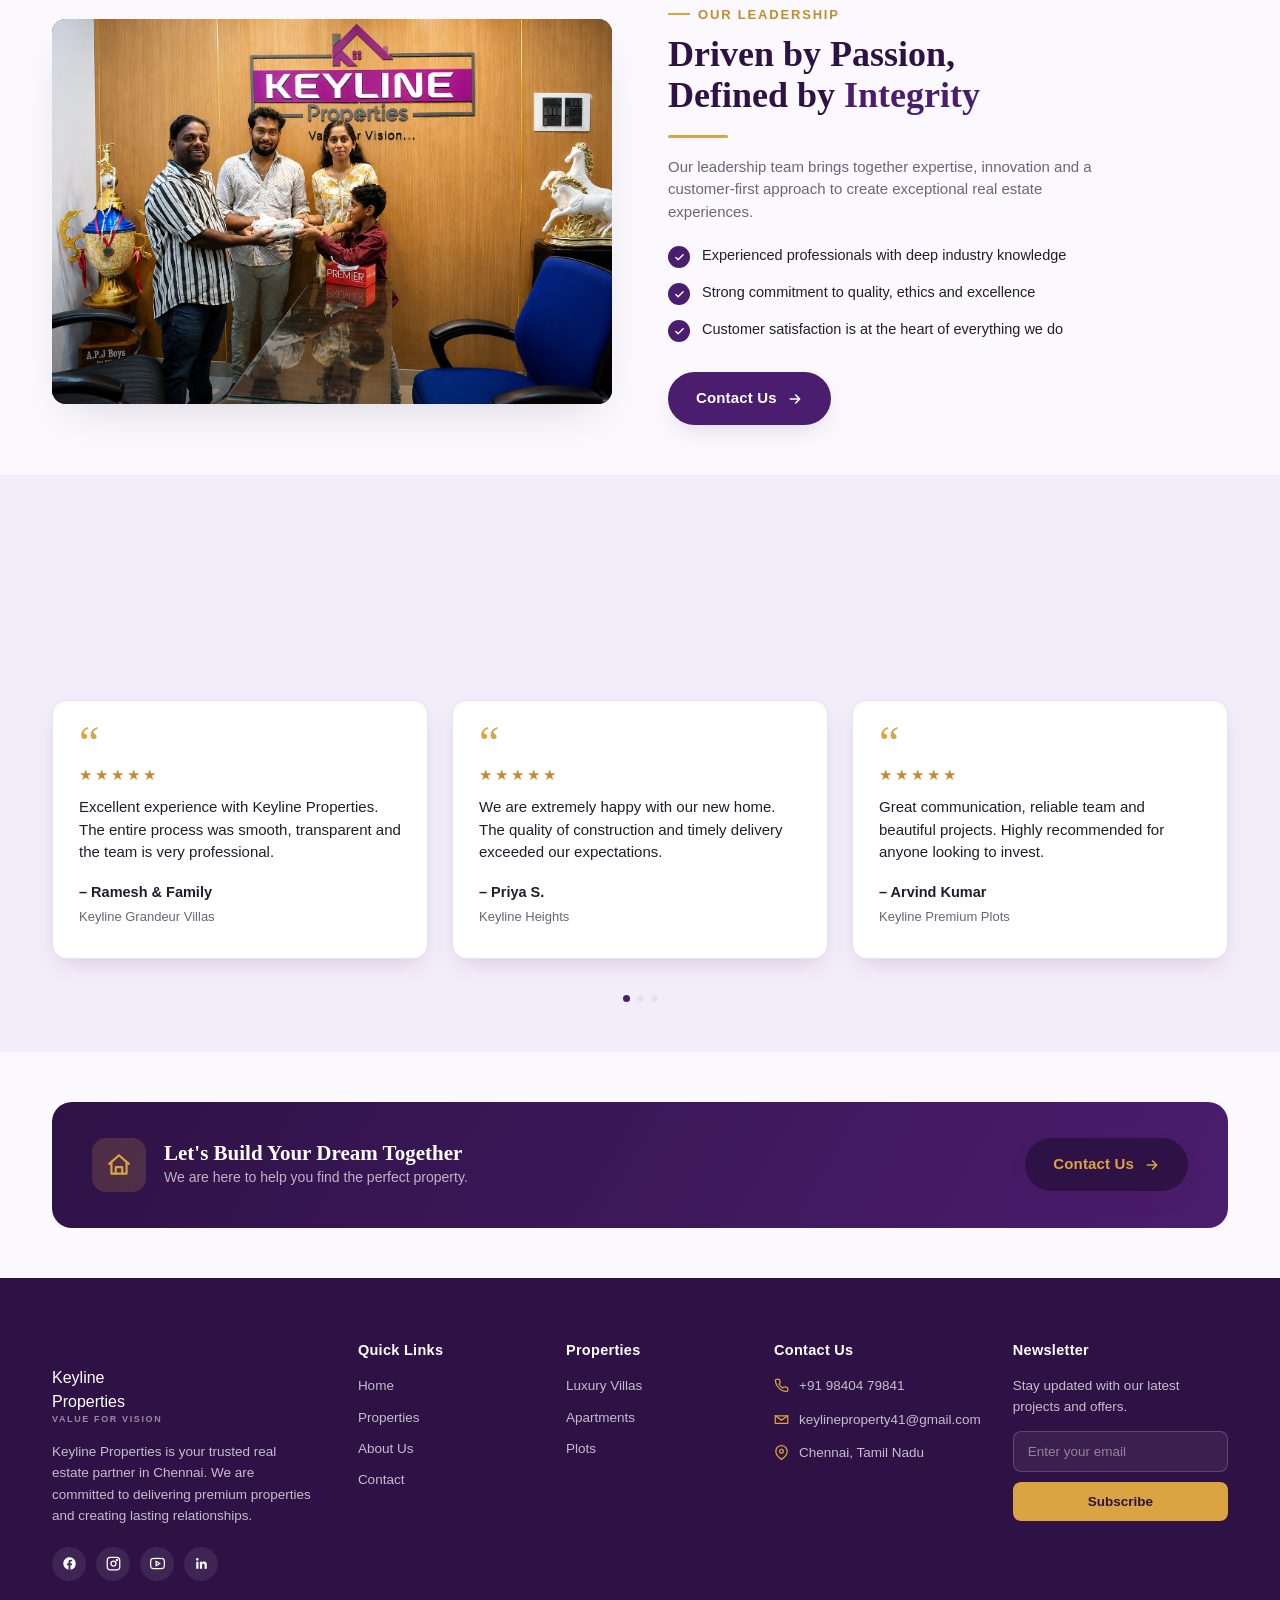
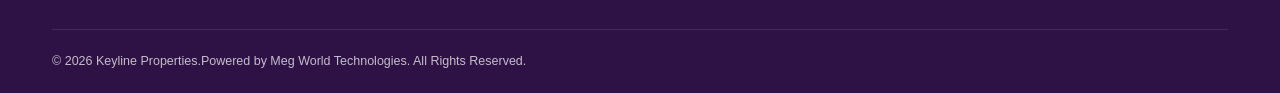
==== commit f857f9b9: "Updated project" ====
--- a/about.html
+++ b/about.html
@@ -8,6 +8,7 @@
 <link href="https://fonts.googleapis.com/css2?family=Fraunces:opsz,wght@9..144,500;9..144,600;9..144,700&family=Manrope:wght@400;500;600;700;800&display=swap" rel="stylesheet">
 <link rel="stylesheet" href="home.css">
 <link rel="stylesheet" href="about.css">
+<link rel="icon" type="image/png" href="asset/key.webp" sizes="50x50">
 </head>
 <body>
 
--- a/home.css
+++ b/home.css
@@ -236,6 +236,7 @@
 .brand-text-tag {
   width: 100%;
   text-align: center;
+ 
 
   /* Reduced size */
   font-size: 9px;
@@ -244,7 +245,7 @@
 
   line-height: 1.2;
   text-transform: uppercase;
-  color: var(--amber-dark);
+  color: black;
 }
 
 /* Navigation */
@@ -283,6 +284,9 @@
 
   background: var(--amber);
   transition: width 0.25s ease;
+}
+.main-nav a::after{
+display: none;
 }
 
 .main-nav a:hover::after,
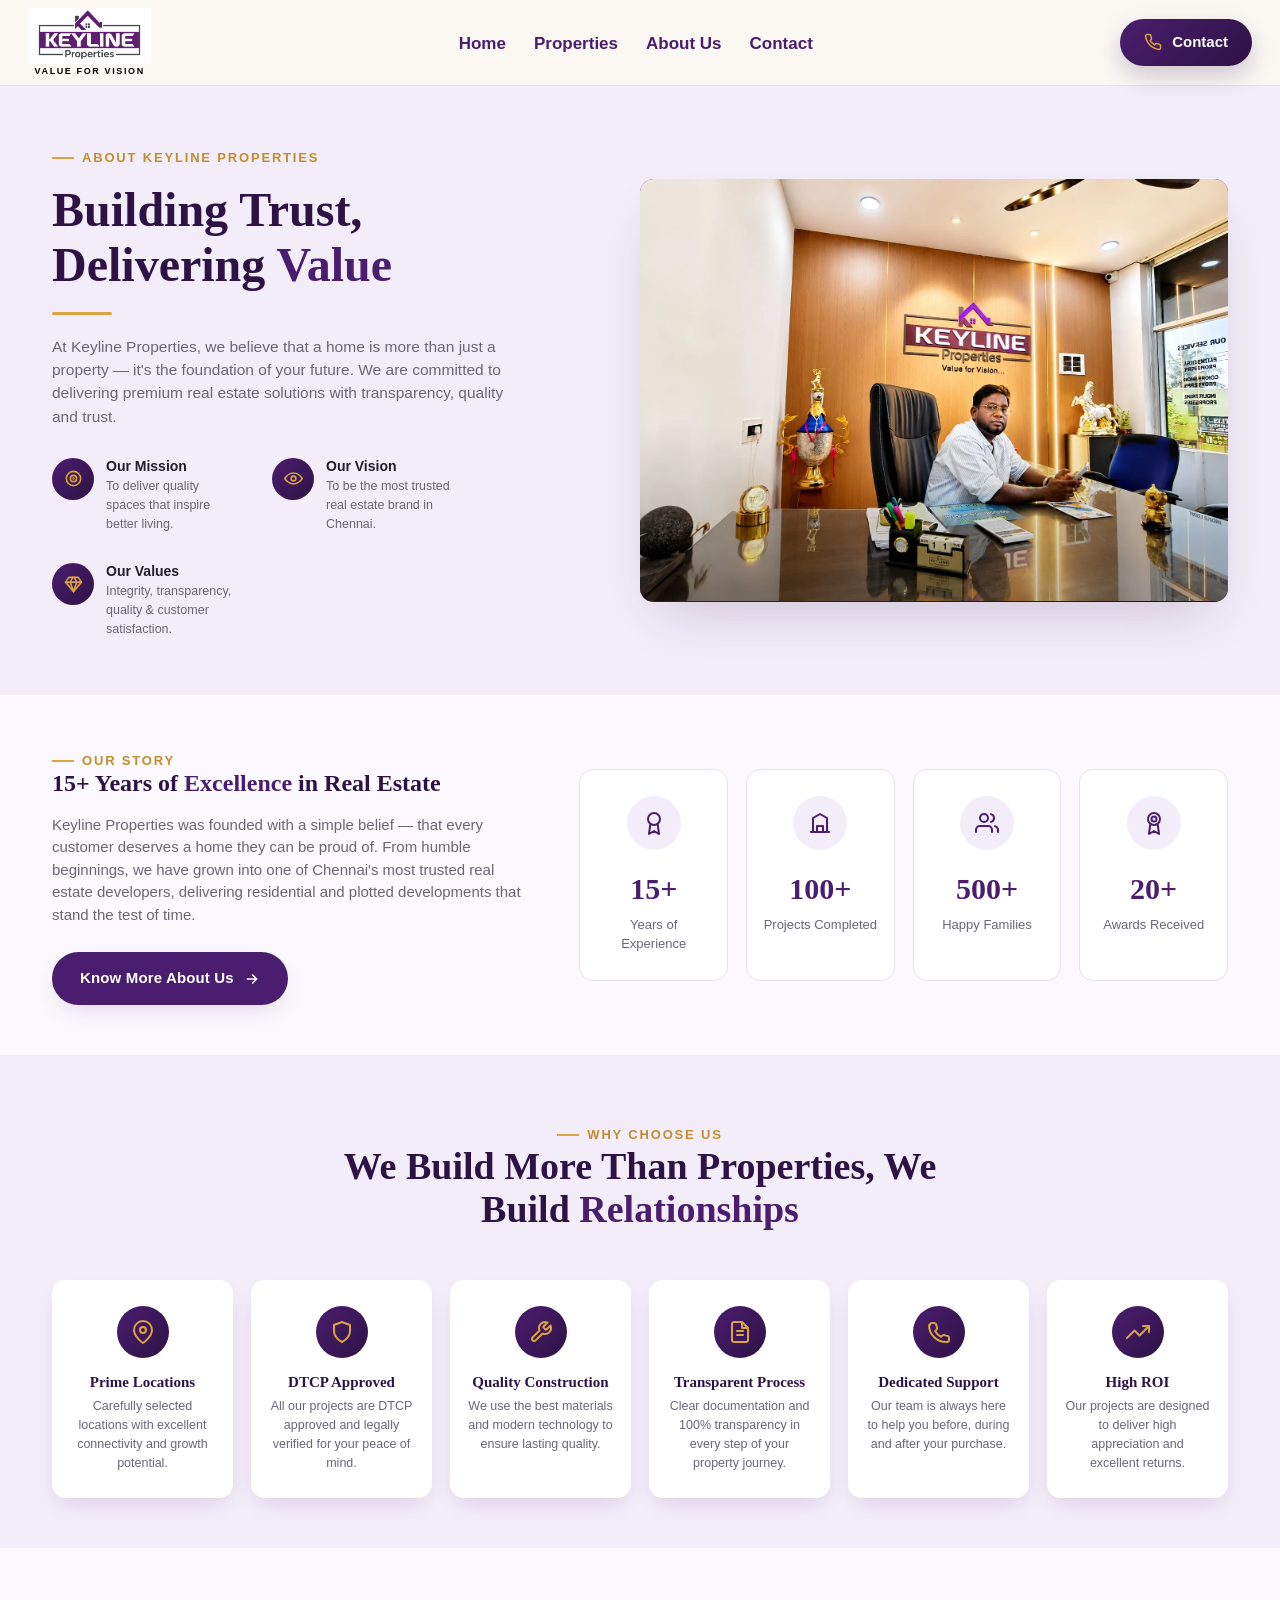
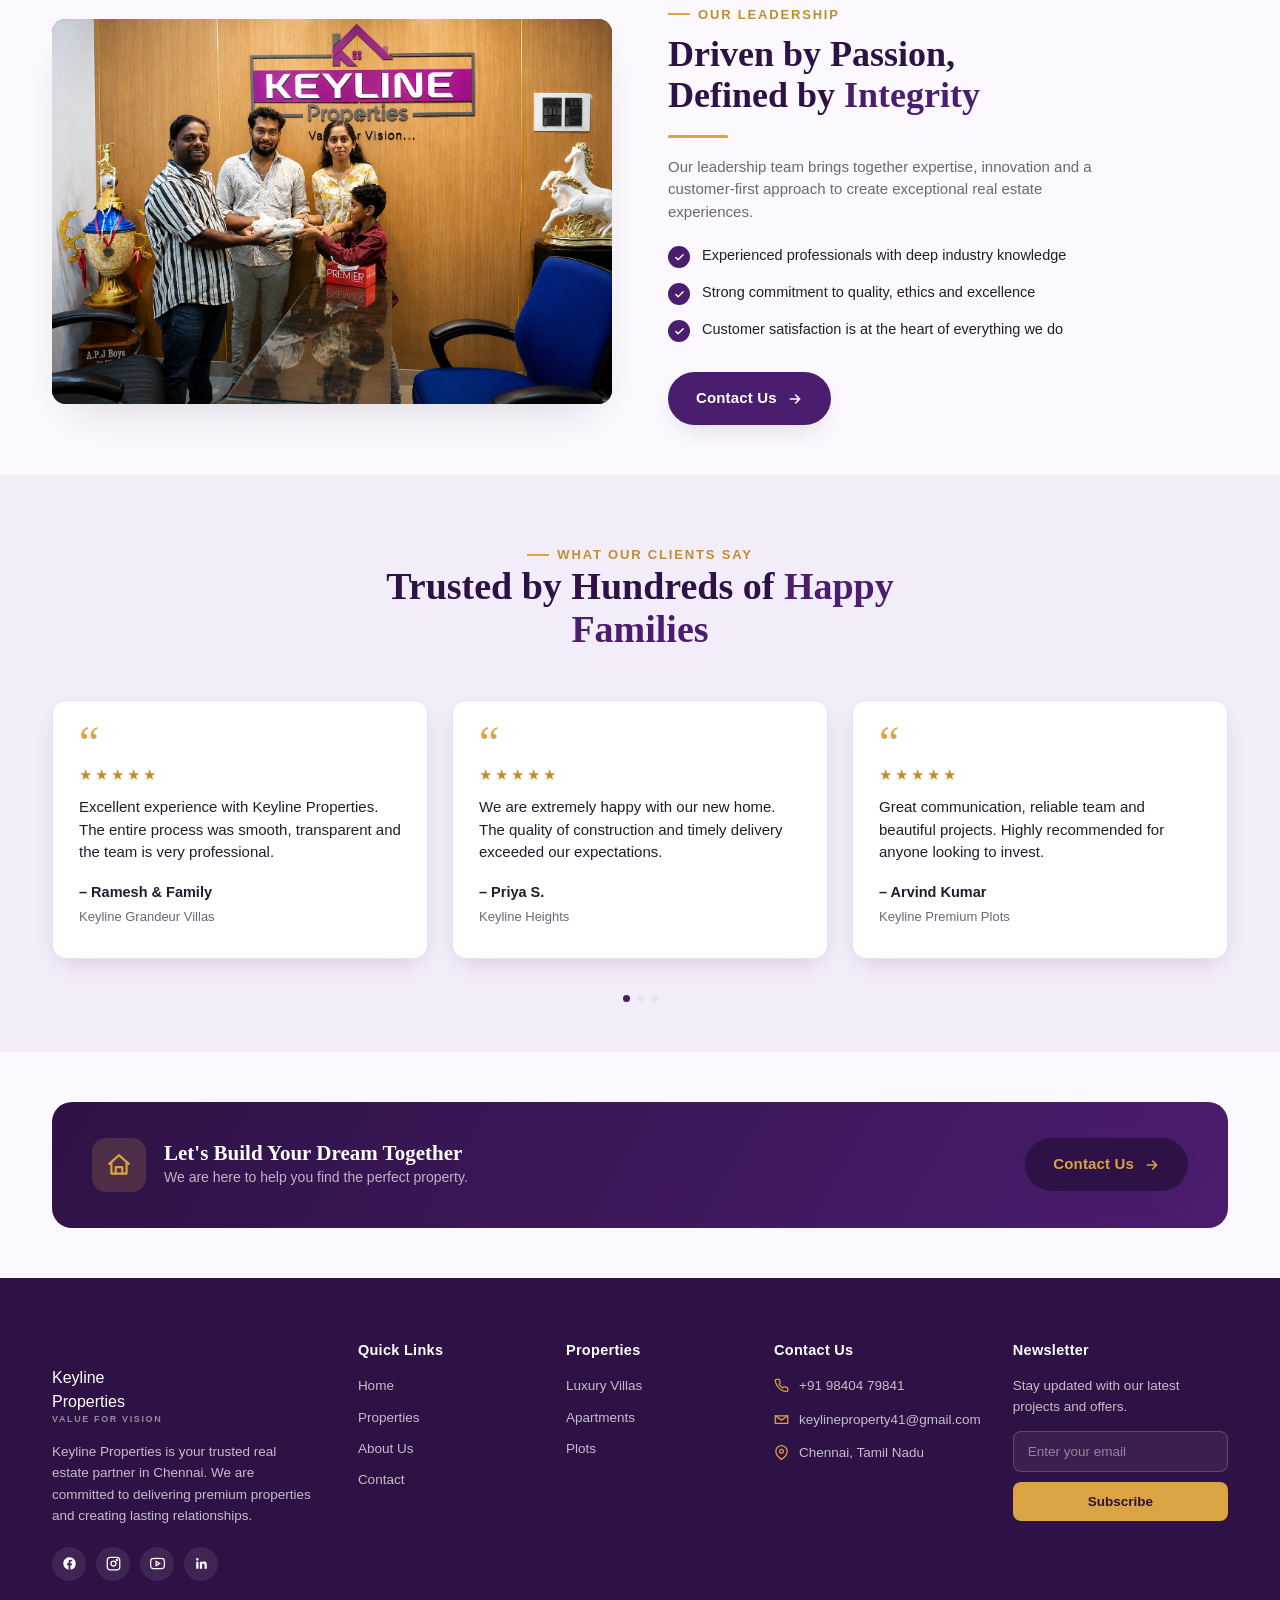
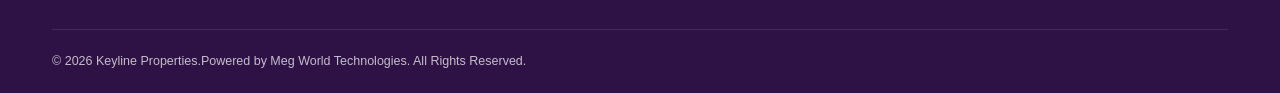
==== commit 3e8dac73: "Updated project" ====
--- a/about.html
+++ b/about.html
@@ -95,7 +95,7 @@
 
         <div class="about-hero-visual reveal">
           <div class="ph-img">
-    <img src="asset/aboutpage-1.webp"
+    <img src="asset/about1.webp"
          alt="Keyline Luxury Villa"
          class="property-image">
 </div>
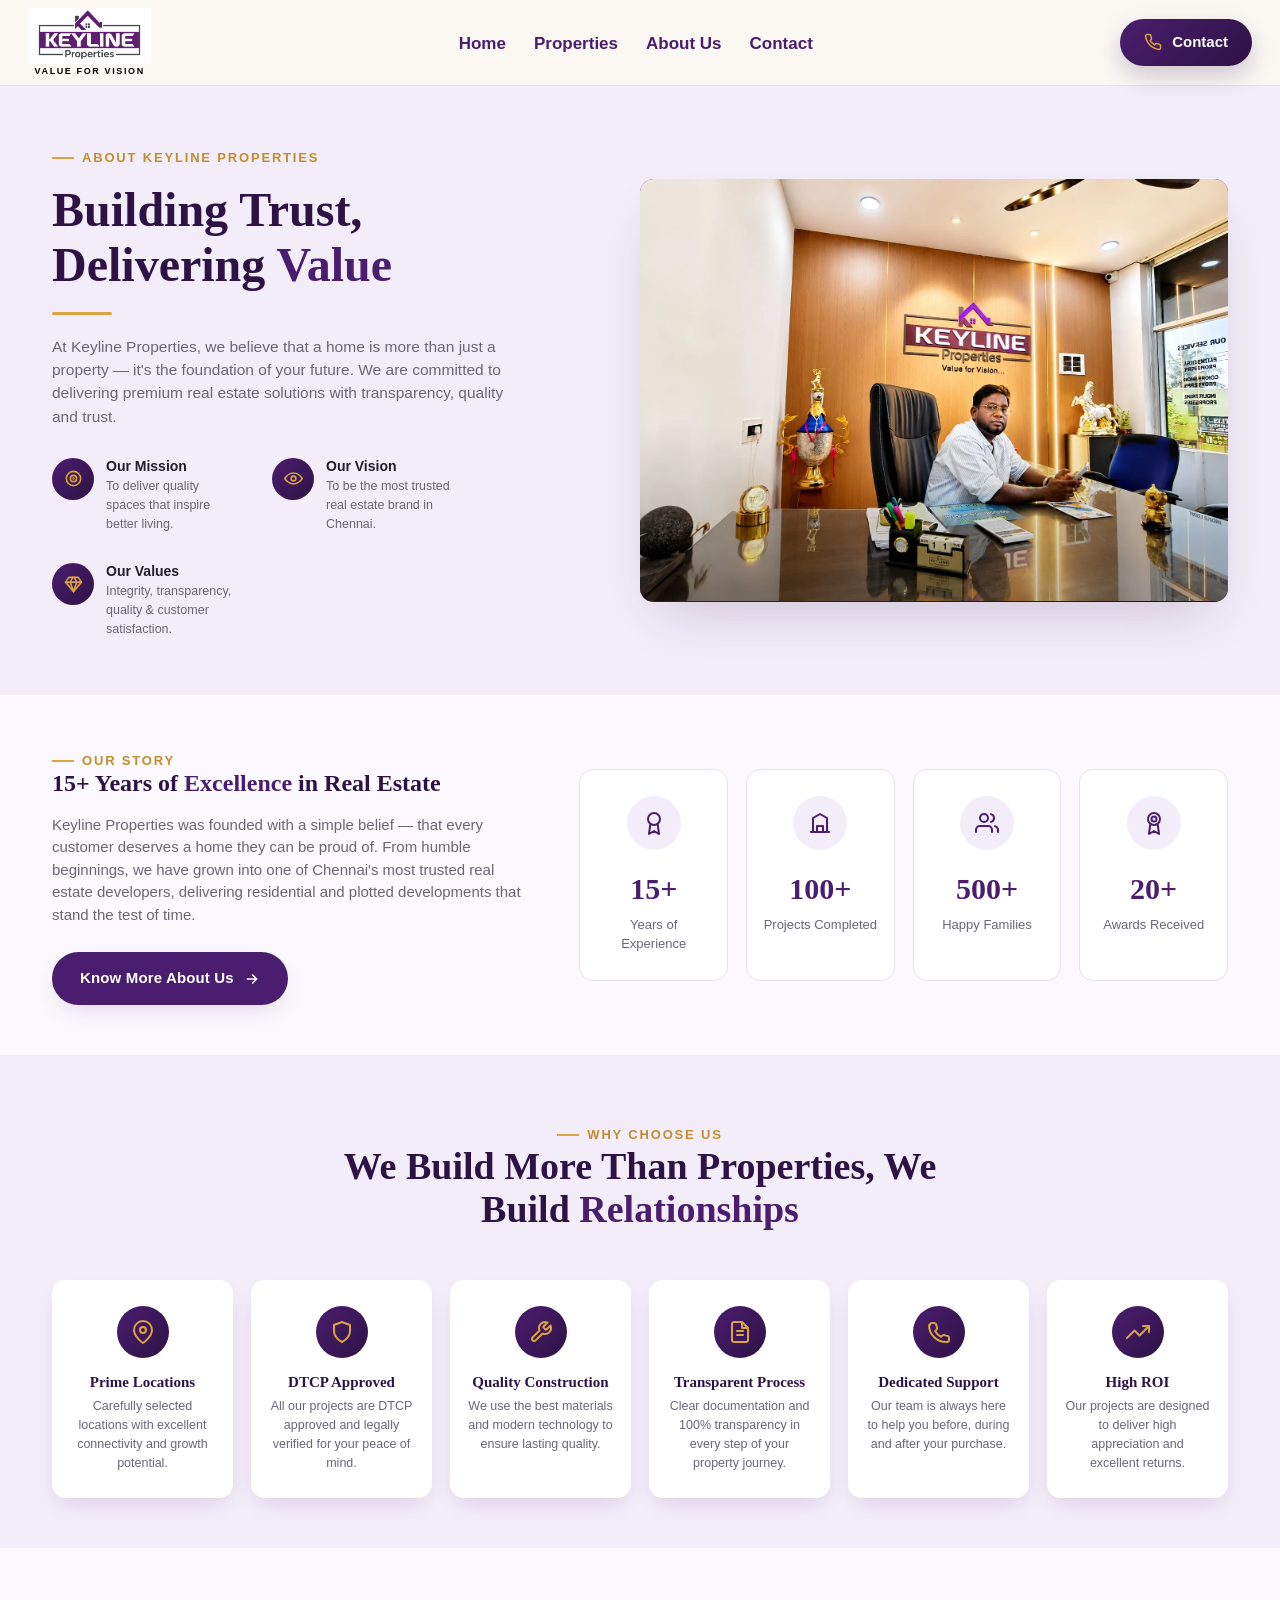
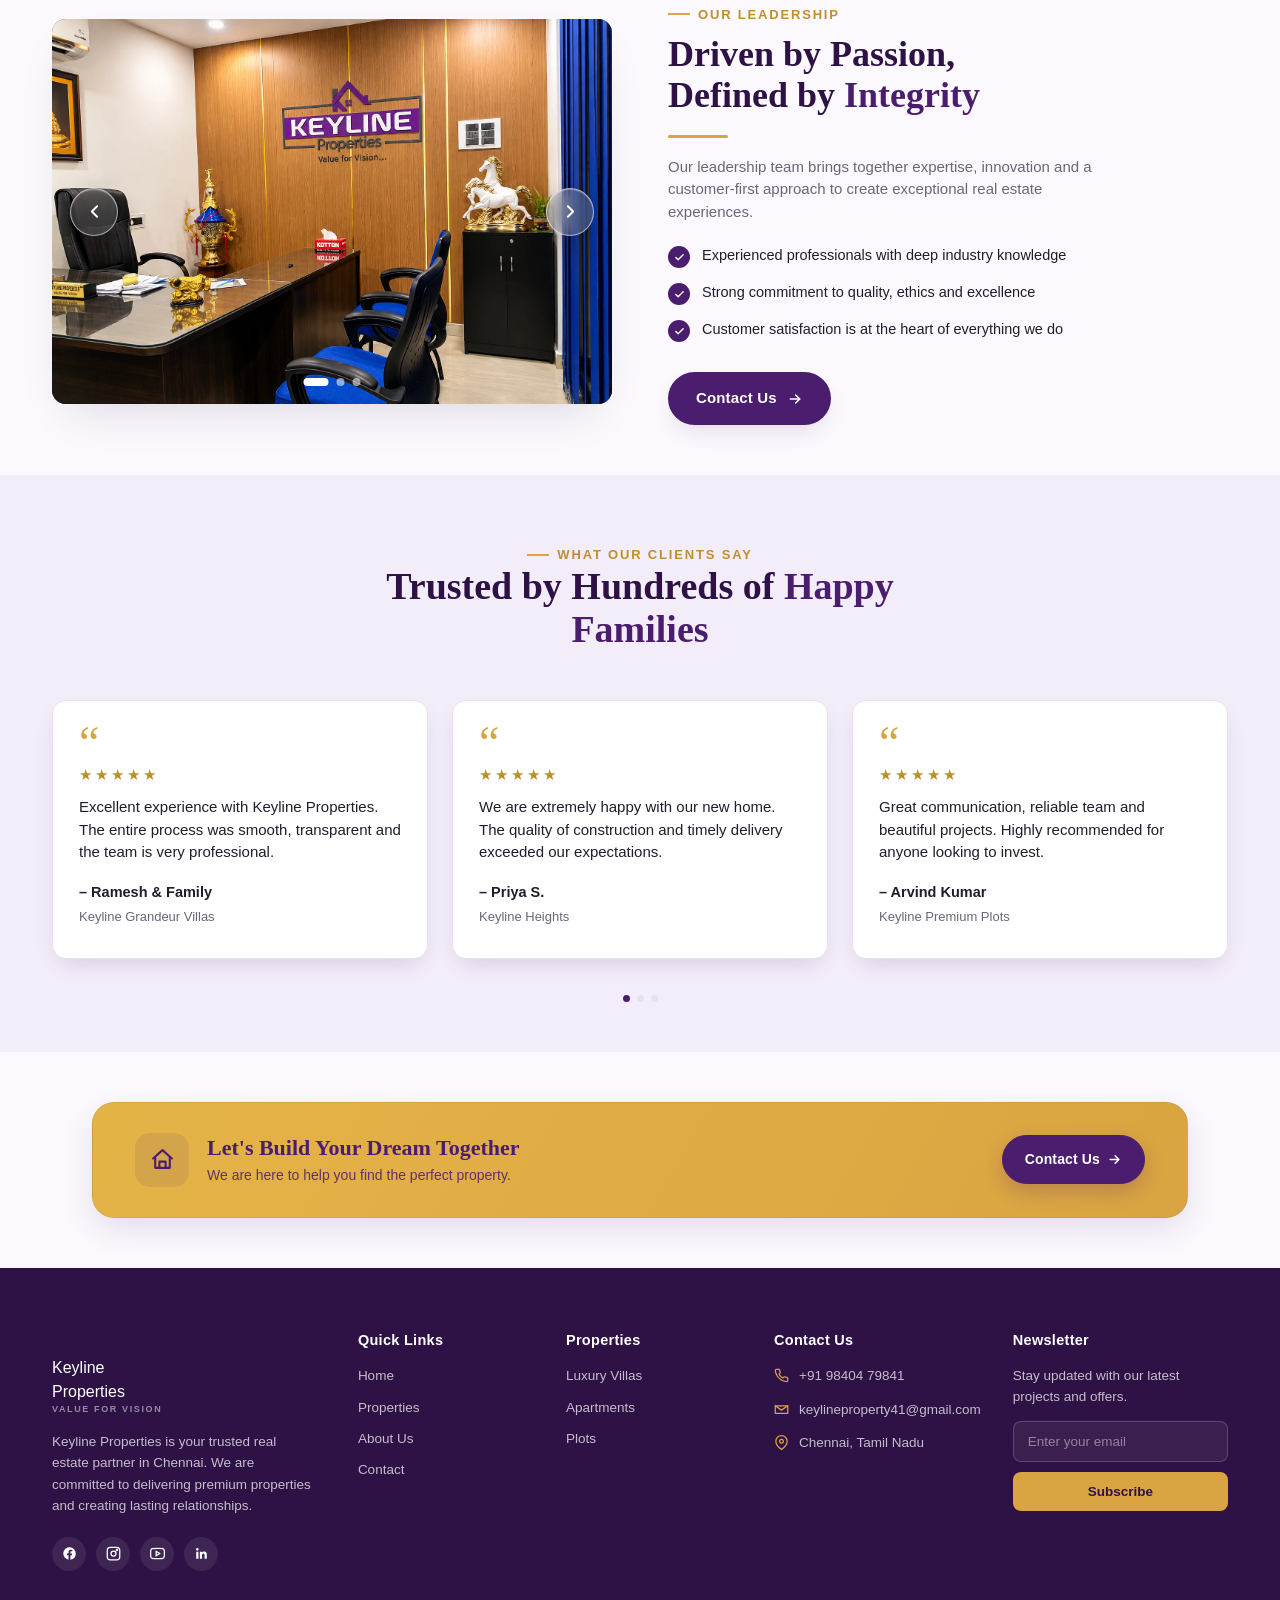
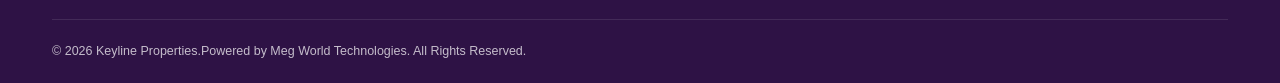
==== commit 19aa42a9: "Updated project" ====
--- a/about.html
+++ b/about.html
@@ -187,36 +187,154 @@
   </section>
 
   <!-- ============ LEADERSHIP ============ -->
-  <section class="section">
-    <div class="container">
-      <div class="leadership-grid">
-        <div class="leadership-visual reveal">
-          <div class="ph-img">
-    <img src="asset/aboutpage-2.webp"
-         alt="Keyline Properties Leadership Boardroom"
-         class="property-image">
-</div>
-    </div>
-
-        <div class="leadership-copy reveal">
-          <span class="eyebrow">Our Leadership</span>
-          <h2>Driven by Passion,<br>Defined by <span class="accent">Integrity</span></h2>
-          <div class="rule"></div>
-          <p class="lede">Our leadership team brings together expertise, innovation and a customer-first approach to create exceptional real estate experiences.</p>
-
-          <ul class="check-list">
-            <li><span class="tick"><svg viewBox="0 0 24 24" fill="none" stroke="currentColor" stroke-width="3" stroke-linecap="round" stroke-linejoin="round"><polyline points="20 6 9 17 4 12"/></svg></span>Experienced professionals with deep industry knowledge</li>
-            <li><span class="tick"><svg viewBox="0 0 24 24" fill="none" stroke="currentColor" stroke-width="3" stroke-linecap="round" stroke-linejoin="round"><polyline points="20 6 9 17 4 12"/></svg></span>Strong commitment to quality, ethics and excellence</li>
-            <li><span class="tick"><svg viewBox="0 0 24 24" fill="none" stroke="currentColor" stroke-width="3" stroke-linecap="round" stroke-linejoin="round"><polyline points="20 6 9 17 4 12"/></svg></span>Customer satisfaction is at the heart of everything we do</li>
-          </ul>
-
-          <a href="contact.html" class="btn btn-primary">Contact Us 
-            <svg viewBox="0 0 24 24" fill="none" stroke="currentColor" stroke-width="2.4" stroke-linecap="round" stroke-linejoin="round"><path d="M5 12h14M13 6l6 6-6 6"/></svg>
-          </a>
-        </div>
-      </div>
-    </div>
-  </section>
+<section class="section">
+  <div class="container">
+    <div class="leadership-grid">
+
+      <!-- Leadership Image Slider -->
+      <div class="leadership-visual reveal">
+        <div class="ph-img leadership-slider">
+
+             <!-- Family Image 2 -->
+          <img src="asset/aboutpage-4.webp"
+               alt="Keyline Properties Family"
+               class="property-image leadership-slide">
+
+          <!-- Family Image 1 -->
+          <img src="asset/aboutpage-2.webp"
+               alt="Keyline Properties Leadership Boardroom"
+               class="property-image leadership-slide active">
+
+          <!-- Family Image 2 -->
+          <img src="asset/aboutpage-3.webp"
+               alt="Keyline Properties Family"
+               class="property-image leadership-slide">
+
+            
+
+          <!-- Previous Button -->
+          <button class="slider-btn slider-prev" type="button" aria-label="Previous image">
+            <svg viewBox="0 0 24 24" fill="none"
+                 stroke="currentColor"
+                 stroke-width="2.2"
+                 stroke-linecap="round"
+                 stroke-linejoin="round">
+              <path d="M15 18l-6-6 6-6"/>
+            </svg>
+          </button>
+
+          <!-- Next Button -->
+          <button class="slider-btn slider-next" type="button" aria-label="Next image">
+            <svg viewBox="0 0 24 24" fill="none"
+                 stroke="currentColor"
+                 stroke-width="2.2"
+                 stroke-linecap="round"
+                 stroke-linejoin="round">
+              <path d="M9 18l6-6-6-6"/>
+            </svg>
+          </button>
+
+          <!-- Slider Dots -->
+          <div class="slider-dots">
+            <button class="slider-dot active"
+                    type="button"
+                    aria-label="Show first image"></button>
+
+            <button class="slider-dot"
+                    type="button"
+                    aria-label="Show second image"></button>
+
+               <button class="slider-dot"
+                    type="button"
+                    aria-label="Show second image"></button>
+          </div>
+
+        </div>
+      </div>
+
+
+      <!-- Leadership Content -->
+      <div class="leadership-copy reveal">
+
+        <span class="eyebrow">Our Leadership</span>
+
+        <h2>
+          Driven by Passion,<br>
+          Defined by <span class="accent">Integrity</span>
+        </h2>
+
+        <div class="rule"></div>
+
+        <p class="lede">
+          Our leadership team brings together expertise, innovation and a
+          customer-first approach to create exceptional real estate experiences.
+        </p>
+
+        <ul class="check-list">
+
+          <li>
+            <span class="tick">
+              <svg viewBox="0 0 24 24"
+                   fill="none"
+                   stroke="currentColor"
+                   stroke-width="3"
+                   stroke-linecap="round"
+                   stroke-linejoin="round">
+                <polyline points="20 6 9 17 4 12"/>
+              </svg>
+            </span>
+            Experienced professionals with deep industry knowledge
+          </li>
+
+          <li>
+            <span class="tick">
+              <svg viewBox="0 0 24 24"
+                   fill="none"
+                   stroke="currentColor"
+                   stroke-width="3"
+                   stroke-linecap="round"
+                   stroke-linejoin="round">
+                <polyline points="20 6 9 17 4 12"/>
+              </svg>
+            </span>
+            Strong commitment to quality, ethics and excellence
+          </li>
+
+          <li>
+            <span class="tick">
+              <svg viewBox="0 0 24 24"
+                   fill="none"
+                   stroke="currentColor"
+                   stroke-width="3"
+                   stroke-linecap="round"
+                   stroke-linejoin="round">
+                <polyline points="20 6 9 17 4 12"/>
+              </svg>
+            </span>
+            Customer satisfaction is at the heart of everything we do
+          </li>
+
+        </ul>
+
+        <a href="contact.html" class="btn btn-primary">
+          Contact Us
+
+          <svg viewBox="0 0 24 24"
+               fill="none"
+               stroke="currentColor"
+               stroke-width="2.4"
+               stroke-linecap="round"
+               stroke-linejoin="round">
+            <path d="M5 12h14"/>
+            <path d="M13 6l6 6-6 6"/>
+          </svg>
+        </a>
+
+      </div>
+
+    </div>
+  </div>
+</section>
 
   <!-- ============ TESTIMONIALS ============ -->
   <section class="section-tight" style="background:var(--ivory-2);">
--- a/home.css
+++ b/home.css
@@ -465,6 +465,130 @@
     border-radius:25px;
     box-shadow:0 20px 45px rgba(75,29,110,.18);
     position:relative;
+}
+
+@media (max-width: 767px) {
+    .hero-image {
+        height: 300px;
+    }
+}
+
+@media (max-width: 760px) {
+
+  .cta-banner {
+    width: 100%;
+    min-height: auto !important;
+
+    padding: 14px 12px !important;
+
+    display: flex;
+    flex-direction: row;
+    align-items: center;
+
+    gap: 9px;
+
+    border-radius: 14px;
+  }
+
+  /* Small Icon */
+  .cta-banner .cta-icon {
+    width: 34px;
+    height: 34px;
+    min-width: 34px;
+
+    border-radius: 9px;
+  }
+
+  .cta-banner .cta-icon svg {
+    width: 17px;
+    height: 17px;
+  }
+
+  /* Content */
+  .cta-banner .cta-content {
+    flex: 1;
+    min-width: 0;
+  }
+
+  .cta-banner h2 {
+    font-size: 15px !important;
+    line-height: 1.15;
+    margin: 0 0 3px !important;
+  }
+
+  .cta-banner p {
+    font-size: 10px !important;
+    line-height: 1.3;
+    margin: 0 !important;
+
+    max-width: 150px;
+  }
+
+  /* Small Button */
+  .cta-banner .btn {
+    flex-shrink: 0;
+
+    padding: 8px 10px !important;
+
+    min-height: 32px !important;
+
+    font-size: 10px !important;
+    line-height: 1;
+
+    border-radius: 16px;
+
+    white-space: nowrap;
+  }
+
+  .cta-banner .btn svg {
+    width: 11px;
+    height: 11px;
+
+    margin-left: 3px;
+  }
+}
+
+
+/* Extra Small Phones */
+@media (max-width: 400px) {
+
+  .cta-banner {
+    padding: 12px 10px !important;
+    gap: 7px;
+    border-radius: 12px;
+  }
+
+  .cta-banner .cta-icon {
+    width: 30px;
+    height: 30px;
+    min-width: 30px;
+    border-radius: 8px;
+  }
+
+  .cta-banner .cta-icon svg {
+    width: 15px;
+    height: 15px;
+  }
+
+  .cta-banner h2 {
+    font-size: 13px !important;
+  }
+
+  .cta-banner p {
+    font-size: 9px !important;
+    max-width: 130px;
+  }
+
+  .cta-banner .btn {
+    padding: 7px 9px !important;
+    min-height: 29px !important;
+    font-size: 9px !important;
+  }
+
+  .cta-banner .btn svg {
+    width: 10px;
+    height: 10px;
+  }
 }
 
 .hero-image img{
--- a/about.css
+++ b/about.css
@@ -115,64 +115,371 @@
 .value-card p { font-size: 12.5px; color: var(--slate); }
 
 /* ---------- Leadership ---------- */
+/* ---------- Leadership ---------- */
 .leadership-grid {
   display: grid;
   grid-template-columns: 1fr 1fr;
   gap: 56px;
   align-items: center;
 }
+
+/* Leadership Image Slider */
+.leadership-visual {
+  position: relative;
+}
+
 .leadership-visual .ph-img {
-  aspect-ratio: 16/11;
+  position: relative;
+  aspect-ratio: 16 / 11;
   box-shadow: var(--shadow-md);
-}
-.leadership-visual .ph-img::after { opacity: 0.5; }
+  overflow: hidden;
+}
+
+/* Slider Images */
+.leadership-slider .leadership-slide {
+  position: absolute;
+  inset: 0;
+  width: 100%;
+  height: 100%;
+  object-fit: cover;
+
+  opacity: 0;
+  visibility: hidden;
+  transform: scale(1.03);
+
+  transition:
+    opacity 0.8s ease,
+    transform 1.2s cubic-bezier(.22, .61, .36, 1),
+    visibility 0.8s ease;
+
+  z-index: 1;
+}
+
+/* First image keeps the container height */
+.leadership-slider .leadership-slide:first-child {
+  position: relative;
+}
+
+/* Active Image */
+.leadership-slider .leadership-slide.active {
+  opacity: 1;
+  visibility: visible;
+  transform: scale(1);
+  z-index: 2;
+}
+
+
+/* Existing Image Overlay */
+.leadership-visual .ph-img::after {
+  opacity: 0.5;
+  z-index: 3;
+  pointer-events: none;
+}
+
+
+/* ---------- Premium Slider Buttons ---------- */
+
+.leadership-slider .slider-btn {
+  position: absolute;
+  top: 50%;
+  transform: translateY(-50%);
+
+  width: 48px;
+  height: 48px;
+
+  display: flex;
+  align-items: center;
+  justify-content: center;
+
+  padding: 0;
+  border-radius: 50%;
+
+  border: 1px solid rgba(255, 255, 255, 0.55);
+
+  background: rgba(255, 255, 255, 0.16);
+
+  color: #ffffff;
+
+  backdrop-filter: blur(12px);
+  -webkit-backdrop-filter: blur(12px);
+
+  box-shadow:
+    0 8px 25px rgba(0, 0, 0, 0.20),
+    inset 0 1px 0 rgba(255, 255, 255, 0.25);
+
+  cursor: pointer;
+
+  z-index: 10;
+
+  transition:
+    background 0.35s ease,
+    color 0.35s ease,
+    border-color 0.35s ease,
+    transform 0.35s ease,
+    box-shadow 0.35s ease;
+}
+
+
+/* Left Button */
+.leadership-slider .slider-prev {
+  left: 18px;
+}
+
+
+/* Right Button */
+.leadership-slider .slider-next {
+  right: 18px;
+}
+
+
+/* Button SVG */
+.leadership-slider .slider-btn svg {
+  width: 21px;
+  height: 21px;
+
+  transition: transform 0.3s ease;
+}
+
+
+/* Hover */
+.leadership-slider .slider-btn:hover {
+  background: var(--plum);
+  color: #ffffff;
+
+  border-color: var(--plum);
+
+  transform: translateY(-50%) scale(1.08);
+
+  box-shadow:
+    0 12px 30px rgba(0, 0, 0, 0.28);
+}
+
+
+/* Arrow Hover Animation */
+.leadership-slider .slider-prev:hover svg {
+  transform: translateX(-2px);
+}
+
+.leadership-slider .slider-next:hover svg {
+  transform: translateX(2px);
+}
+
+
+/* Click Effect */
+.leadership-slider .slider-btn:active {
+  transform: translateY(-50%) scale(0.94);
+}
+
+
+/* ---------- Slider Dots ---------- */
+
+.leadership-slider .slider-dots {
+  position: absolute;
+
+  left: 50%;
+  bottom: 18px;
+
+  transform: translateX(-50%);
+
+  display: flex;
+  align-items: center;
+  gap: 8px;
+
+  z-index: 10;
+}
+
+
+.leadership-slider .slider-dot {
+  width: 8px;
+  height: 8px;
+
+  padding: 0;
+
+  border: 0;
+  border-radius: 50%;
+
+  background: rgba(255, 255, 255, 0.55);
+
+  cursor: pointer;
+
+  transition:
+    width 0.35s ease,
+    background 0.35s ease,
+    transform 0.35s ease;
+}
+
+
+/* Active Dot */
+.leadership-slider .slider-dot.active {
+  width: 25px;
+  border-radius: 10px;
+  background: #ffffff;
+}
+
+
+/* Dot Hover */
+.leadership-slider .slider-dot:hover {
+  transform: scale(1.15);
+}
+
+
+/* ---------- Existing Lockup ---------- */
+
 .leadership-visual .ph-lockup {
   position: absolute;
   inset: 0;
+
   display: flex;
   align-items: center;
   justify-content: center;
+
   flex-direction: column;
+
   color: rgba(255,255,255,0.9);
-  z-index: 1;
-}
-.leadership-visual { position: relative; }
+
+  z-index: 4;
+}
+
 .leadership-visual .ph-lockup .lockup-mark {
-  width: 46px; height: 46px;
+  width: 46px;
+  height: 46px;
+
   margin-bottom: 8px;
+
   color: var(--amber);
 }
-.leadership-visual .ph-lockup .lockup-name { font-family: var(--font-display); font-size: 20px; font-weight: 700; letter-spacing: 0.06em; }
-.leadership-visual .ph-lockup .lockup-tag { font-size: 10px; letter-spacing: 0.18em; text-transform: uppercase; opacity: 0.75; margin-top: 4px; }
-
-.leadership-copy h2 { font-size: clamp(26px, 3vw, 36px); margin-top: 10px; }
-.leadership-copy h2 .accent { color: var(--plum); }
-.leadership-copy .rule { width: 60px; height: 3px; background: var(--amber); margin: 18px 0; border-radius: 2px; }
-.leadership-copy p.lede { color: var(--slate); font-size: 15px; margin-bottom: 22px; max-width: 460px; }
-
-.check-list { display: flex; flex-direction: column; gap: 14px; margin-bottom: 30px; }
+
+.leadership-visual .ph-lockup .lockup-name {
+  font-family: var(--font-display);
+  font-size: 20px;
+  font-weight: 700;
+  letter-spacing: 0.06em;
+}
+
+.leadership-visual .ph-lockup .lockup-tag {
+  font-size: 10px;
+  letter-spacing: 0.18em;
+  text-transform: uppercase;
+  opacity: 0.75;
+  margin-top: 4px;
+}
+
+
+/* ---------- Leadership Content ---------- */
+
+.leadership-copy h2 {
+  font-size: clamp(26px, 3vw, 36px);
+  margin-top: 10px;
+}
+
+.leadership-copy h2 .accent {
+  color: var(--plum);
+}
+
+.leadership-copy .rule {
+  width: 60px;
+  height: 3px;
+
+  background: var(--amber);
+
+  margin: 18px 0;
+
+  border-radius: 2px;
+}
+
+.leadership-copy p.lede {
+  color: var(--slate);
+  font-size: 15px;
+  margin-bottom: 22px;
+  max-width: 460px;
+}
+
+
+/* ---------- Checklist ---------- */
+
+.check-list {
+  display: flex;
+  flex-direction: column;
+
+  gap: 14px;
+
+  margin-bottom: 30px;
+}
+
 .check-list li {
   display: flex;
   align-items: flex-start;
+
   gap: 12px;
+
   font-size: 14.5px;
+
   color: var(--ink);
+
   font-weight: 500;
 }
+
 .check-list .tick {
   width: 22px;
   height: 22px;
+
   border-radius: 50%;
+
   background: var(--plum);
+
   color: var(--white);
+
   display: flex;
   align-items: center;
   justify-content: center;
+
   flex-shrink: 0;
+
   margin-top: 1px;
 }
-.check-list .tick svg { width: 11px; height: 11px; }
-
+
+.check-list .tick svg {
+  width: 11px;
+  height: 11px;
+}
+
+
+/* ---------- Mobile ---------- */
+
+@media (max-width: 767px) {
+
+  .leadership-grid {
+    grid-template-columns: 1fr;
+    gap: 35px;
+  }
+
+  .leadership-visual .ph-img {
+    aspect-ratio: 16 / 11;
+  }
+
+  .leadership-slider .slider-btn {
+    width: 40px;
+    height: 40px;
+  }
+
+  .leadership-slider .slider-btn svg {
+    width: 18px;
+    height: 18px;
+  }
+
+  .leadership-slider .slider-prev {
+    left: 10px;
+  }
+
+  .leadership-slider .slider-next {
+    right: 10px;
+  }
+
+  .leadership-slider .slider-dots {
+    bottom: 12px;
+  }
+
+}
 /* ---------- Testimonials grid ---------- */
 .testimonials-grid {
   display: grid;
@@ -198,3 +505,343 @@
   .values-grid { grid-template-columns: repeat(2, 1fr); }
   .pillar-row { gap: 20px; }
 }
+/* =========================================
+   ABOUT PAGE CTA - GOLD + PURPLE
+   ========================================= */
+
+.section-tight .cta-banner {
+  width: calc(100% - 80px);
+  max-width: 1380px;
+
+  margin: 0px auto 0px;
+  padding: 30px 42px;
+
+  display: flex;
+  align-items: center;
+  justify-content: space-between;
+  gap: 35px;
+
+  box-sizing: border-box;
+
+  /* GOLD BACKGROUND */
+  background: linear-gradient(
+    120deg,
+    #E5B447,
+    #D9A441
+  ) !important;
+
+  border: 1px solid rgba(75, 29, 110, 0.08);
+  border-radius: 22px;
+
+  box-shadow: 0 12px 30px rgba(75, 29, 110, 0.12);
+}
+
+
+/* LEFT CONTENT */
+
+.section-tight .cta-left {
+  display: flex;
+  align-items: center;
+  gap: 18px;
+}
+
+
+/* ICON */
+
+.section-tight .cta-left .cta-icon {
+  width: 54px;
+  height: 54px;
+  min-width: 54px;
+
+  display: flex;
+  align-items: center;
+  justify-content: center;
+
+  background: rgba(75, 29, 110, 0.10) !important;
+
+  color: #4B1D6E !important;
+
+  border-radius: 15px;
+}
+
+.section-tight .cta-left .cta-icon svg {
+  width: 25px;
+  height: 25px;
+
+  stroke: #4B1D6E !important;
+}
+
+
+/* HEADING */
+
+.section-tight .cta-left h3 {
+  margin: 0 0 5px;
+
+  color: #4B1D6E !important;
+
+  font-size: 22px;
+  line-height: 1.25;
+  font-weight: 700;
+}
+
+
+/* DESCRIPTION */
+
+.section-tight .cta-left p {
+  margin: 0;
+
+  color: #4B1D6E !important;
+
+  font-size: 14px;
+  line-height: 1.4;
+}
+
+
+/* =========================================
+   PURPLE BUTTON
+   ========================================= */
+
+.section-tight .cta-banner .btn.btn-amber {
+  display: inline-flex;
+
+  align-items: center;
+  justify-content: center;
+
+  gap: 7px;
+
+  flex-shrink: 0;
+
+  padding: 13px 22px;
+
+  min-height: 48px;
+
+  background: #4B1D6E !important;
+
+  color: #FFFFFF !important;
+
+  border: 1px solid #4B1D6E !important;
+
+  border-radius: 28px;
+
+  font-size: 14px;
+  font-weight: 700;
+
+  text-decoration: none;
+
+  white-space: nowrap;
+
+  box-shadow: 0 8px 20px rgba(75, 29, 110, 0.22);
+
+  transition: all 0.25s ease;
+}
+
+
+/* BUTTON TEXT */
+
+.section-tight .cta-banner .btn.btn-amber {
+  color: #FFFFFF !important;
+}
+
+
+/* BUTTON ARROW */
+
+.section-tight .cta-banner .btn.btn-amber svg {
+  width: 15px;
+  height: 15px;
+
+  stroke: #FFFFFF !important;
+
+  transition: transform 0.25s ease;
+}
+
+
+/* HOVER */
+
+.section-tight .cta-banner .btn.btn-amber:hover {
+  background: #35134F !important;
+
+  border-color: #35134F !important;
+
+  color: #FFFFFF !important;
+
+  transform: translateY(-2px);
+
+  box-shadow: 0 10px 24px rgba(75, 29, 110, 0.28);
+}
+
+.section-tight .cta-banner .btn.btn-amber:hover svg {
+  transform: translateX(3px);
+}
+
+
+/* =========================================
+   TABLET
+   ========================================= */
+
+@media (max-width: 900px) {
+
+  .section-tight .cta-banner {
+    width: calc(100% - 50px);
+
+    padding: 26px 30px;
+
+    margin-bottom: 40px;
+
+    gap: 25px;
+  }
+
+  .section-tight .cta-left {
+    gap: 13px;
+  }
+
+  .section-tight .cta-left .cta-icon {
+    width: 48px;
+    height: 48px;
+    min-width: 48px;
+  }
+
+  .section-tight .cta-left h3 {
+    font-size: 19px;
+  }
+
+  .section-tight .cta-left p {
+    font-size: 13px;
+  }
+}
+
+
+/* =========================================
+   MOBILE
+   ========================================= */
+
+@media (max-width: 767px) {
+
+  .section-tight .cta-banner {
+    width: calc(100% - 28px);
+
+    margin: 0 auto 25px;
+
+    padding: 14px 12px;
+
+    gap: 8px;
+
+    border-radius: 14px;
+  }
+
+  .section-tight .cta-left {
+    gap: 8px;
+
+    flex: 1;
+
+    min-width: 0;
+  }
+
+
+  /* SMALL ICON */
+
+  .section-tight .cta-left .cta-icon {
+    width: 34px;
+    height: 34px;
+    min-width: 34px;
+
+    border-radius: 9px;
+  }
+
+  .section-tight .cta-left .cta-icon svg {
+    width: 16px;
+    height: 16px;
+  }
+
+
+  /* SMALL TEXT */
+
+  .section-tight .cta-left h3 {
+    margin-bottom: 2px;
+
+    font-size: 11px;
+
+    line-height: 1.25;
+  }
+
+  .section-tight .cta-left p {
+    font-size: 8px;
+
+    line-height: 1.3;
+  }
+
+
+  /* COMPACT BUTTON */
+
+  .section-tight .cta-banner .btn.btn-amber {
+    padding: 7px 10px;
+
+    min-height: 29px;
+
+    gap: 3px;
+
+    border-radius: 18px;
+
+    font-size: 8px;
+  }
+
+  .section-tight .cta-banner .btn.btn-amber svg {
+    width: 9px;
+    height: 9px;
+  }
+}
+
+
+/* =========================================
+   VERY SMALL MOBILE
+   ========================================= */
+
+@media (max-width: 400px) {
+
+  .section-tight .cta-banner {
+    width: calc(100% - 20px);
+
+    margin-bottom: 20px;
+
+    padding: 11px 9px;
+
+    gap: 6px;
+  }
+
+  .section-tight .cta-left {
+    gap: 6px;
+  }
+
+  .section-tight .cta-left .cta-icon {
+    width: 30px;
+    height: 30px;
+    min-width: 30px;
+
+    border-radius: 8px;
+  }
+
+  .section-tight .cta-left .cta-icon svg {
+    width: 14px;
+    height: 14px;
+  }
+
+  .section-tight .cta-left h3 {
+    font-size: 9.5px;
+  }
+
+  .section-tight .cta-left p {
+    font-size: 7px;
+  }
+
+  .section-tight .cta-banner .btn.btn-amber {
+    padding: 6px 8px;
+
+    min-height: 25px;
+
+    font-size: 7.5px;
+  }
+
+  .section-tight .cta-banner .btn.btn-amber svg {
+    width: 8px;
+    height: 8px;
+  }
+}
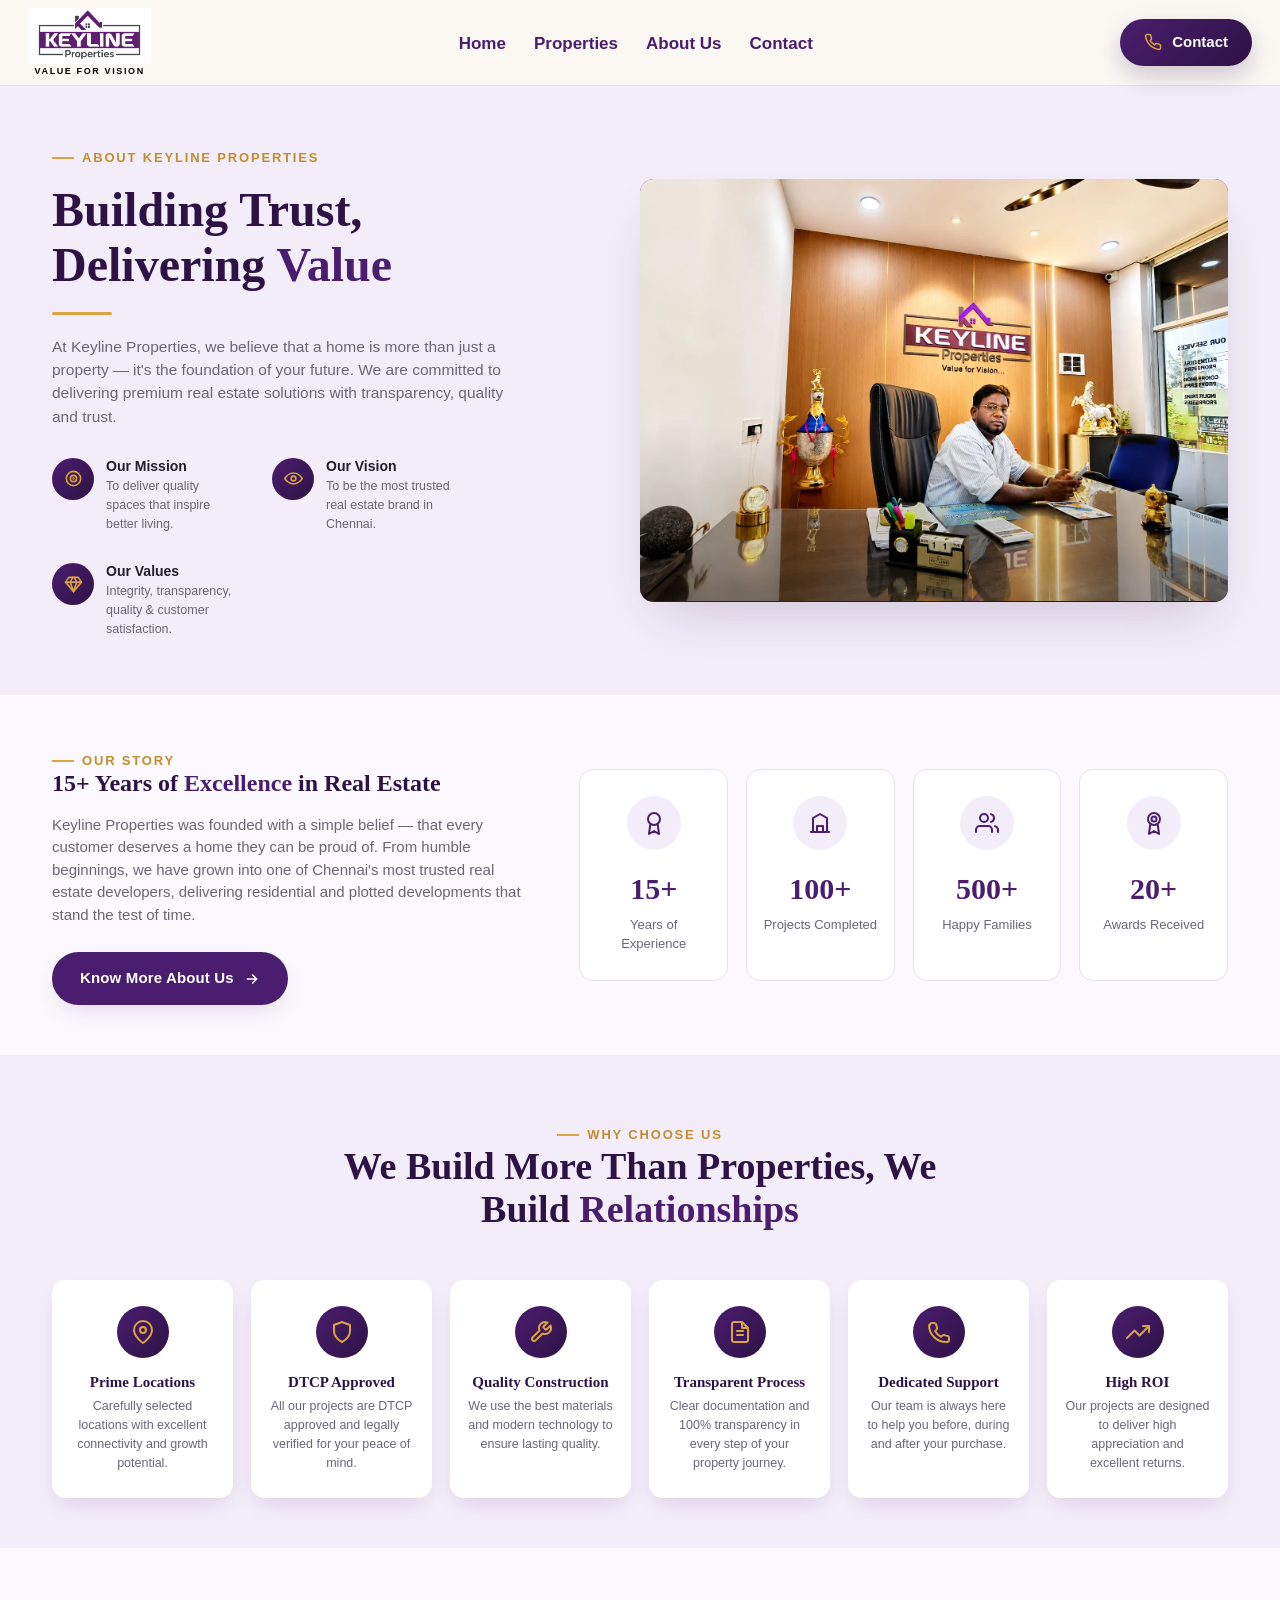
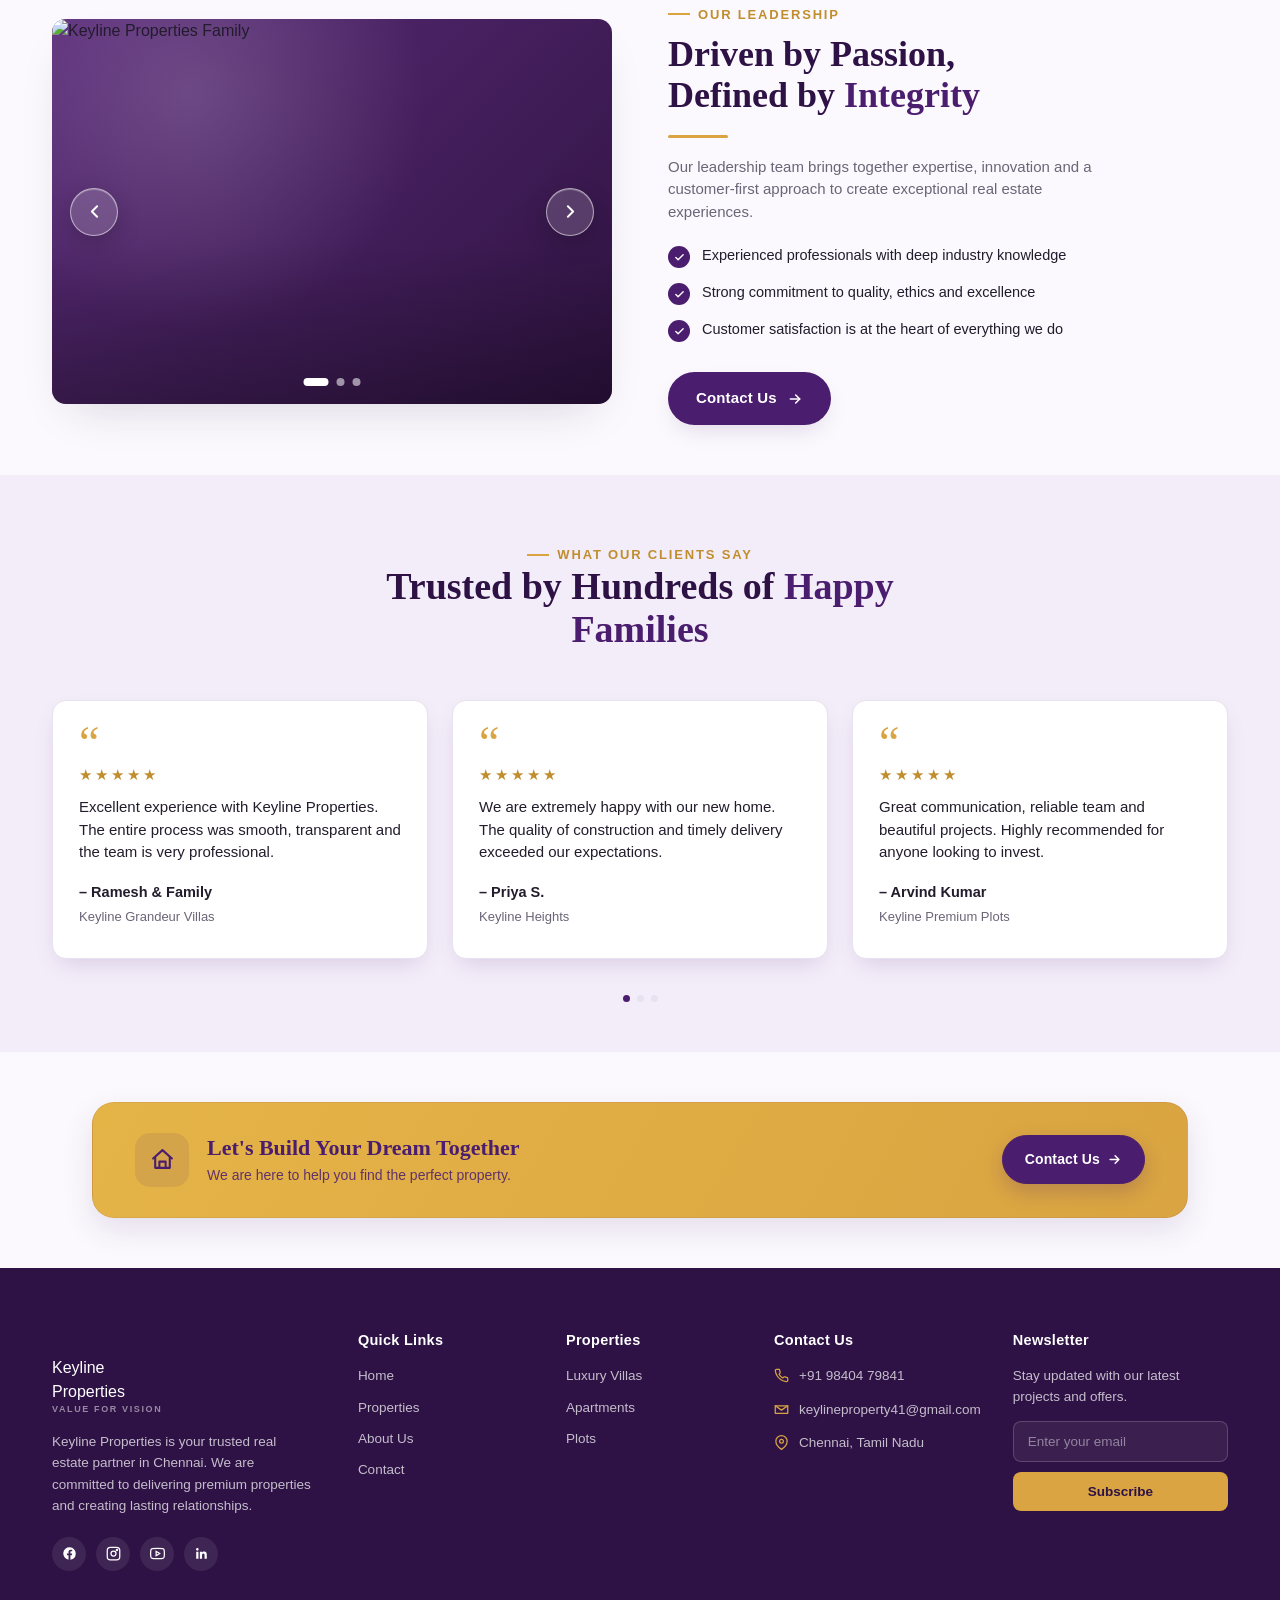
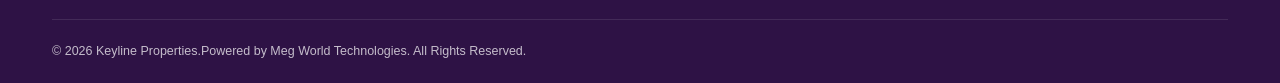
==== commit 8a4fd7c3: "Updated project" ====
--- a/about.html
+++ b/about.html
@@ -196,7 +196,7 @@
         <div class="ph-img leadership-slider">
 
              <!-- Family Image 2 -->
-          <img src="asset/aboutpage-4.webp"
+          <img src="asset/aboutpage-2.webpgi"
                alt="Keyline Properties Family"
                class="property-image leadership-slide">
 
--- a/about.css
+++ b/about.css
@@ -844,4 +844,7 @@
     width: 8px;
     height: 8px;
   }
+  .section-tight{
+    padding: 30px 0 10px !important;
+  }
 }
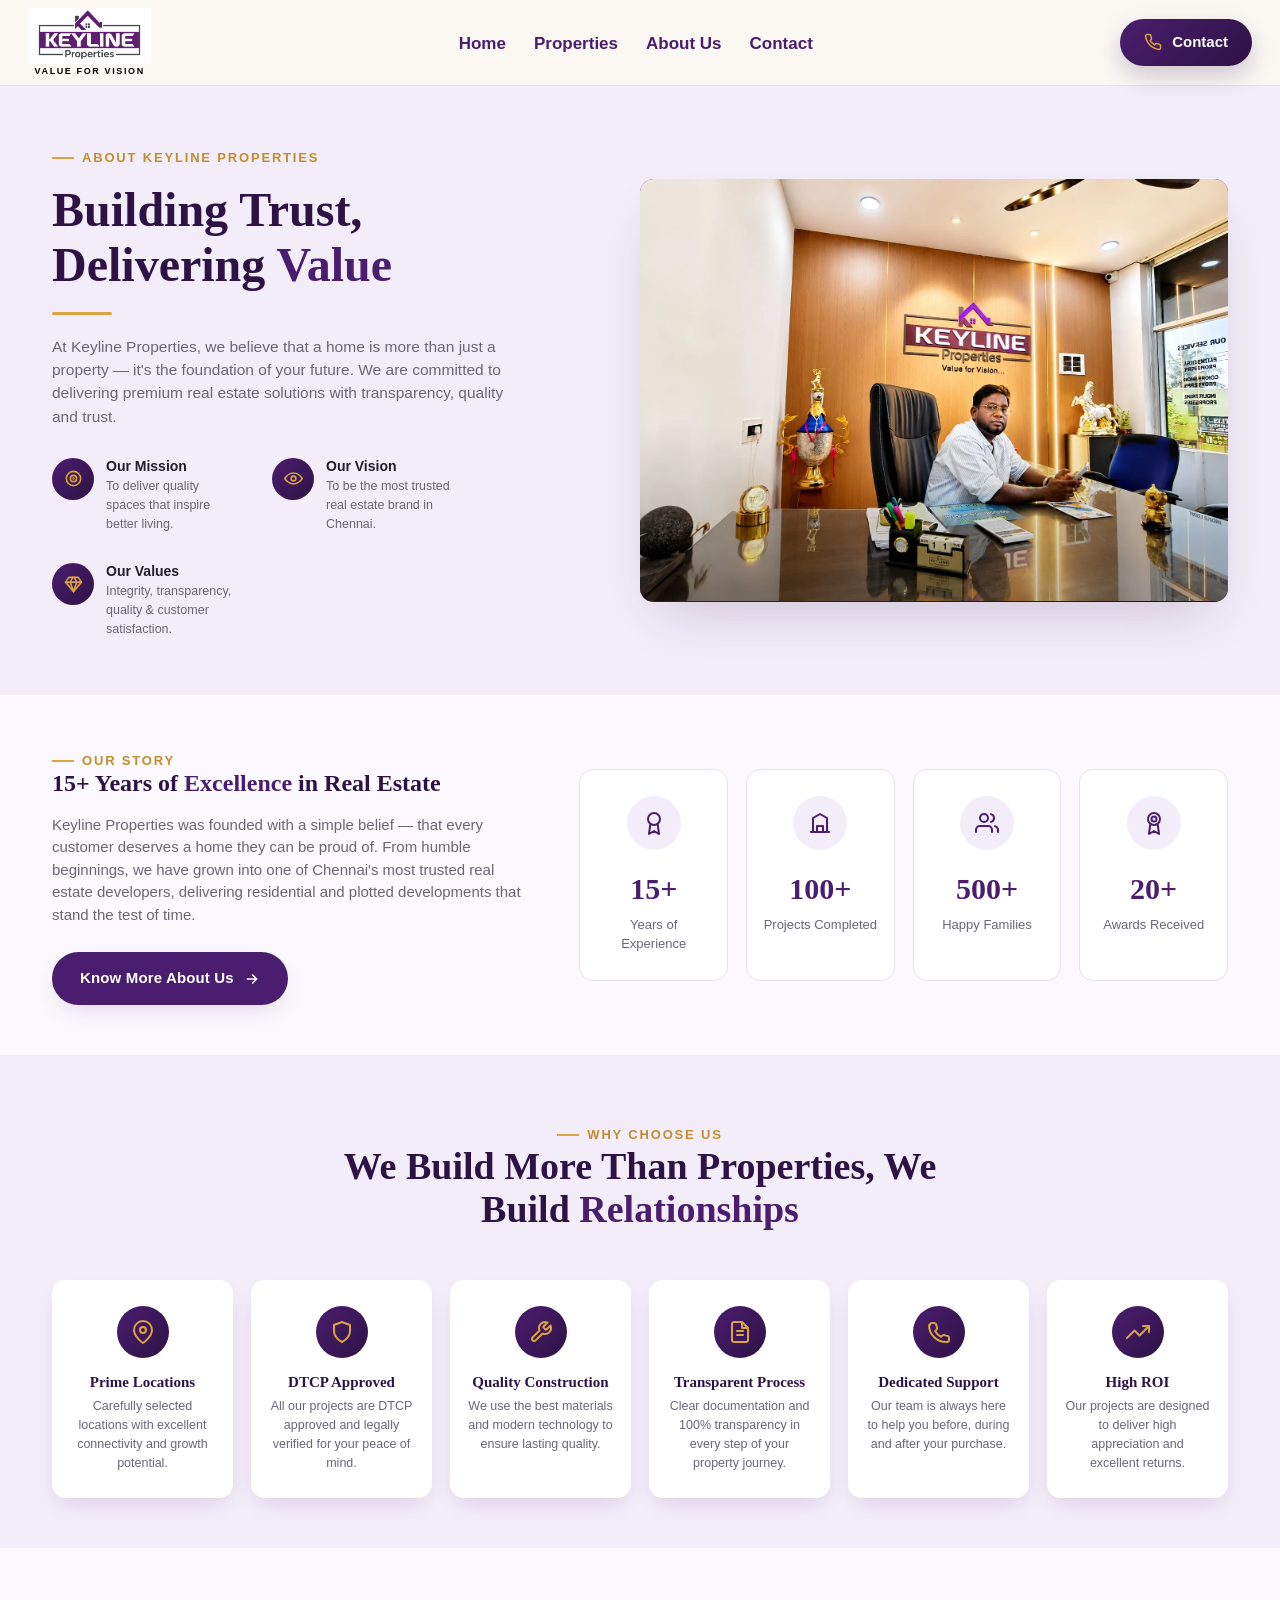
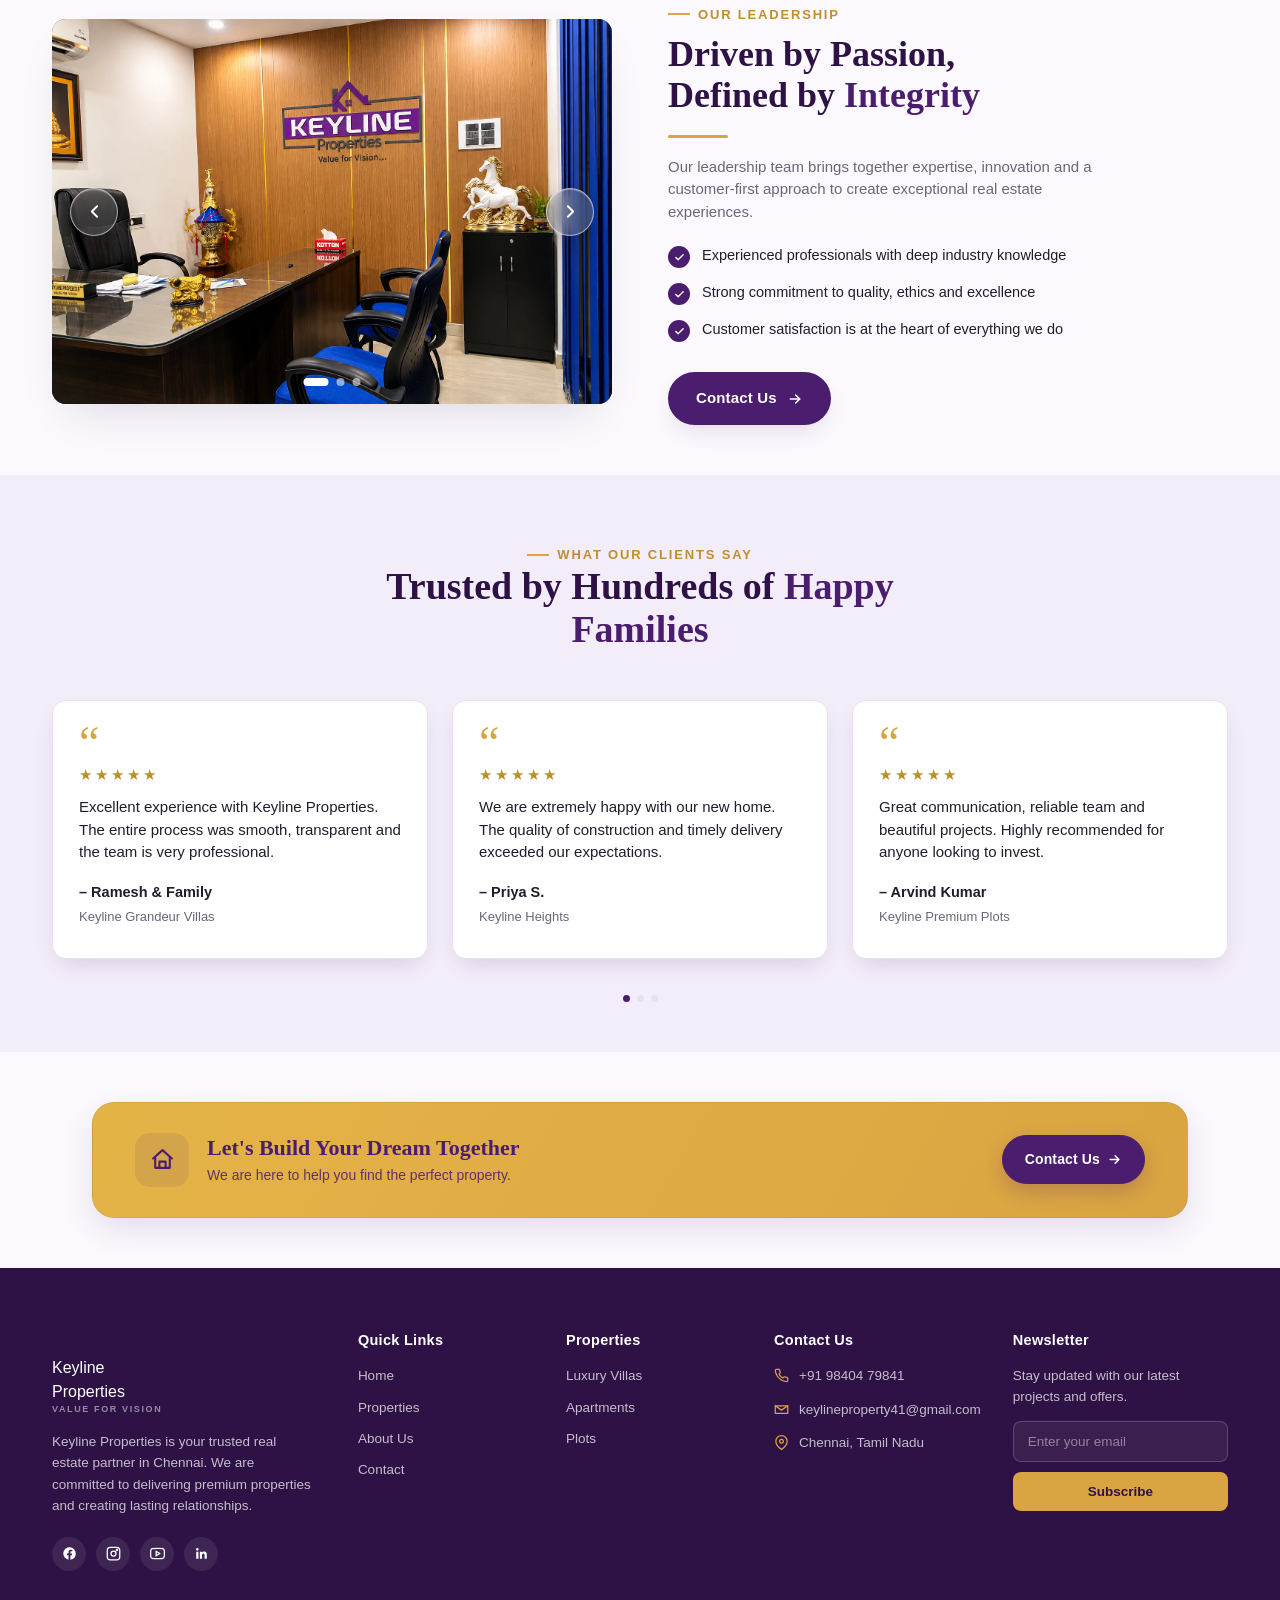
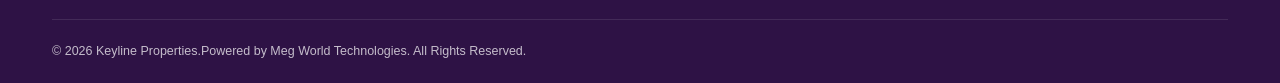
==== commit 0f93881c: "Updated project" ====
--- a/about.html
+++ b/about.html
@@ -196,7 +196,7 @@
         <div class="ph-img leadership-slider">
 
              <!-- Family Image 2 -->
-          <img src="asset/aboutpage-2.webpgi"
+          <img src="asset/aboutpage-4.webp"
                alt="Keyline Properties Family"
                class="property-image leadership-slide">
 
